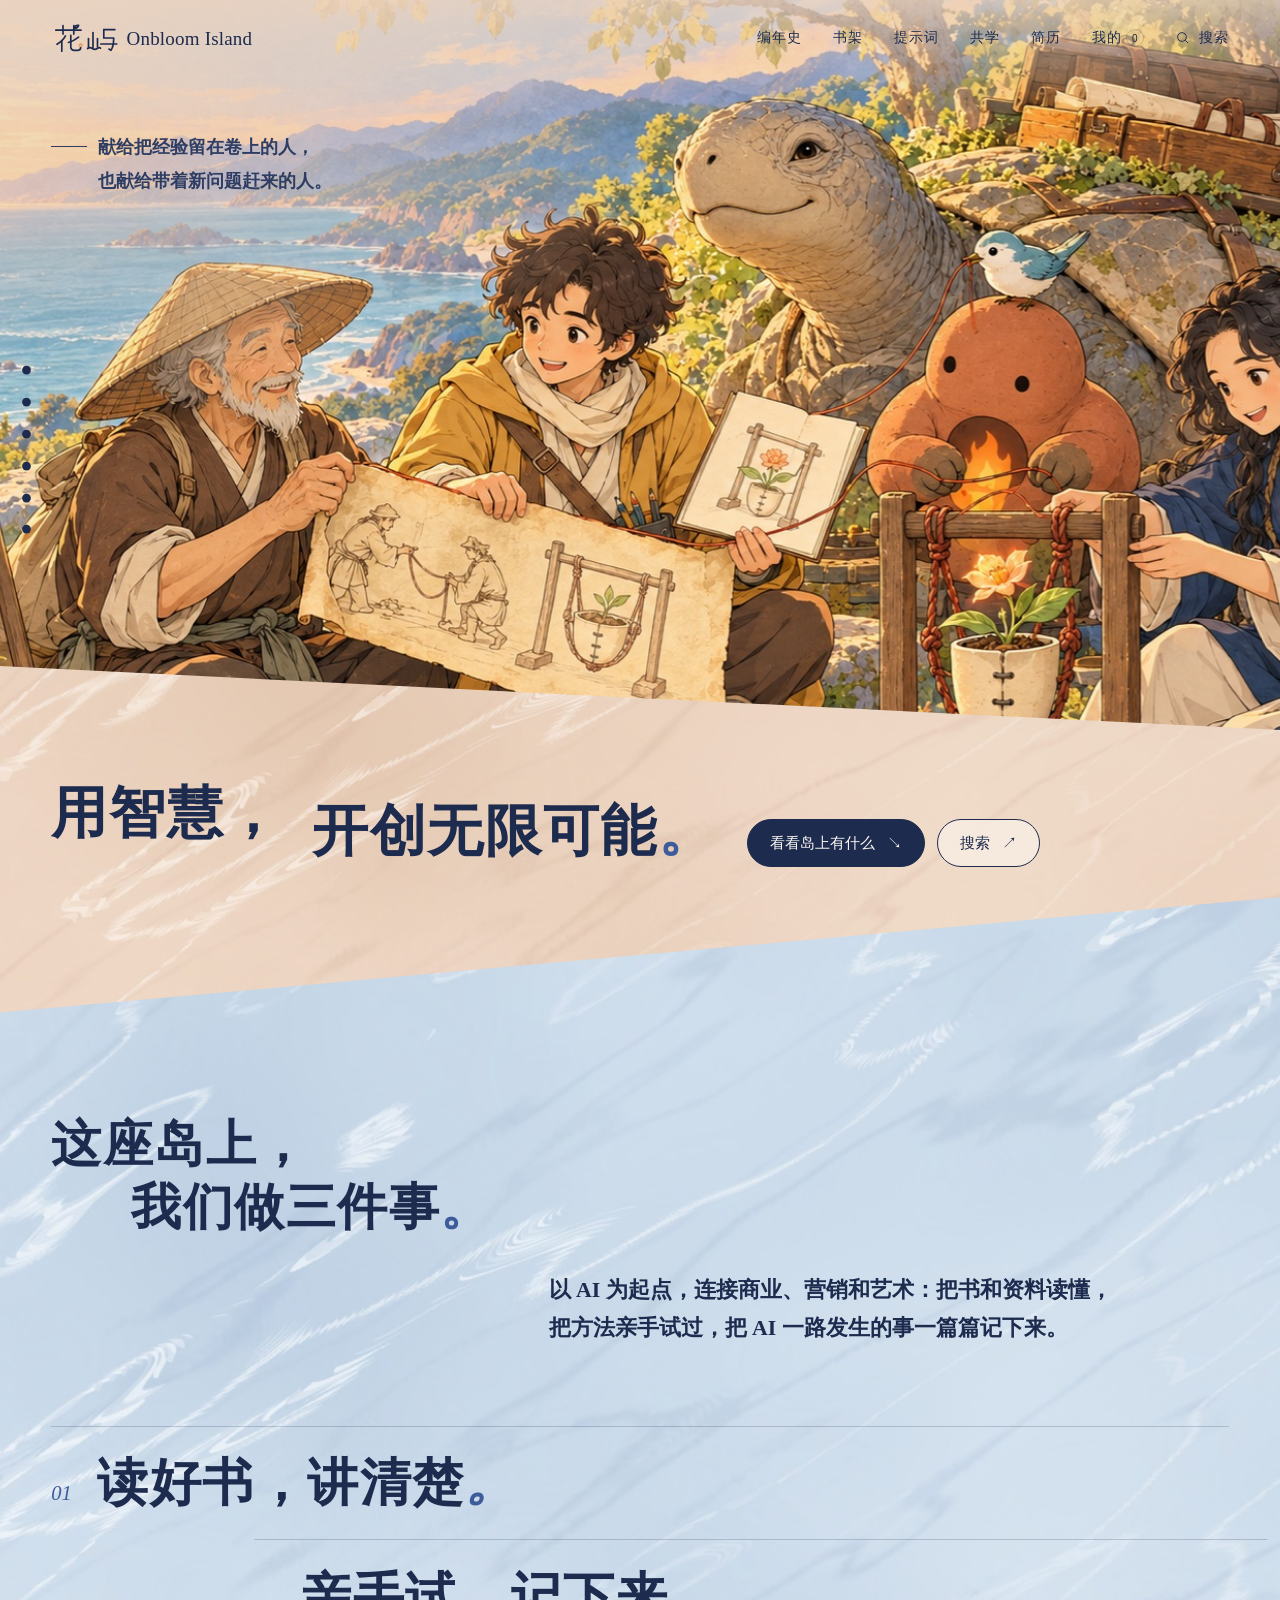
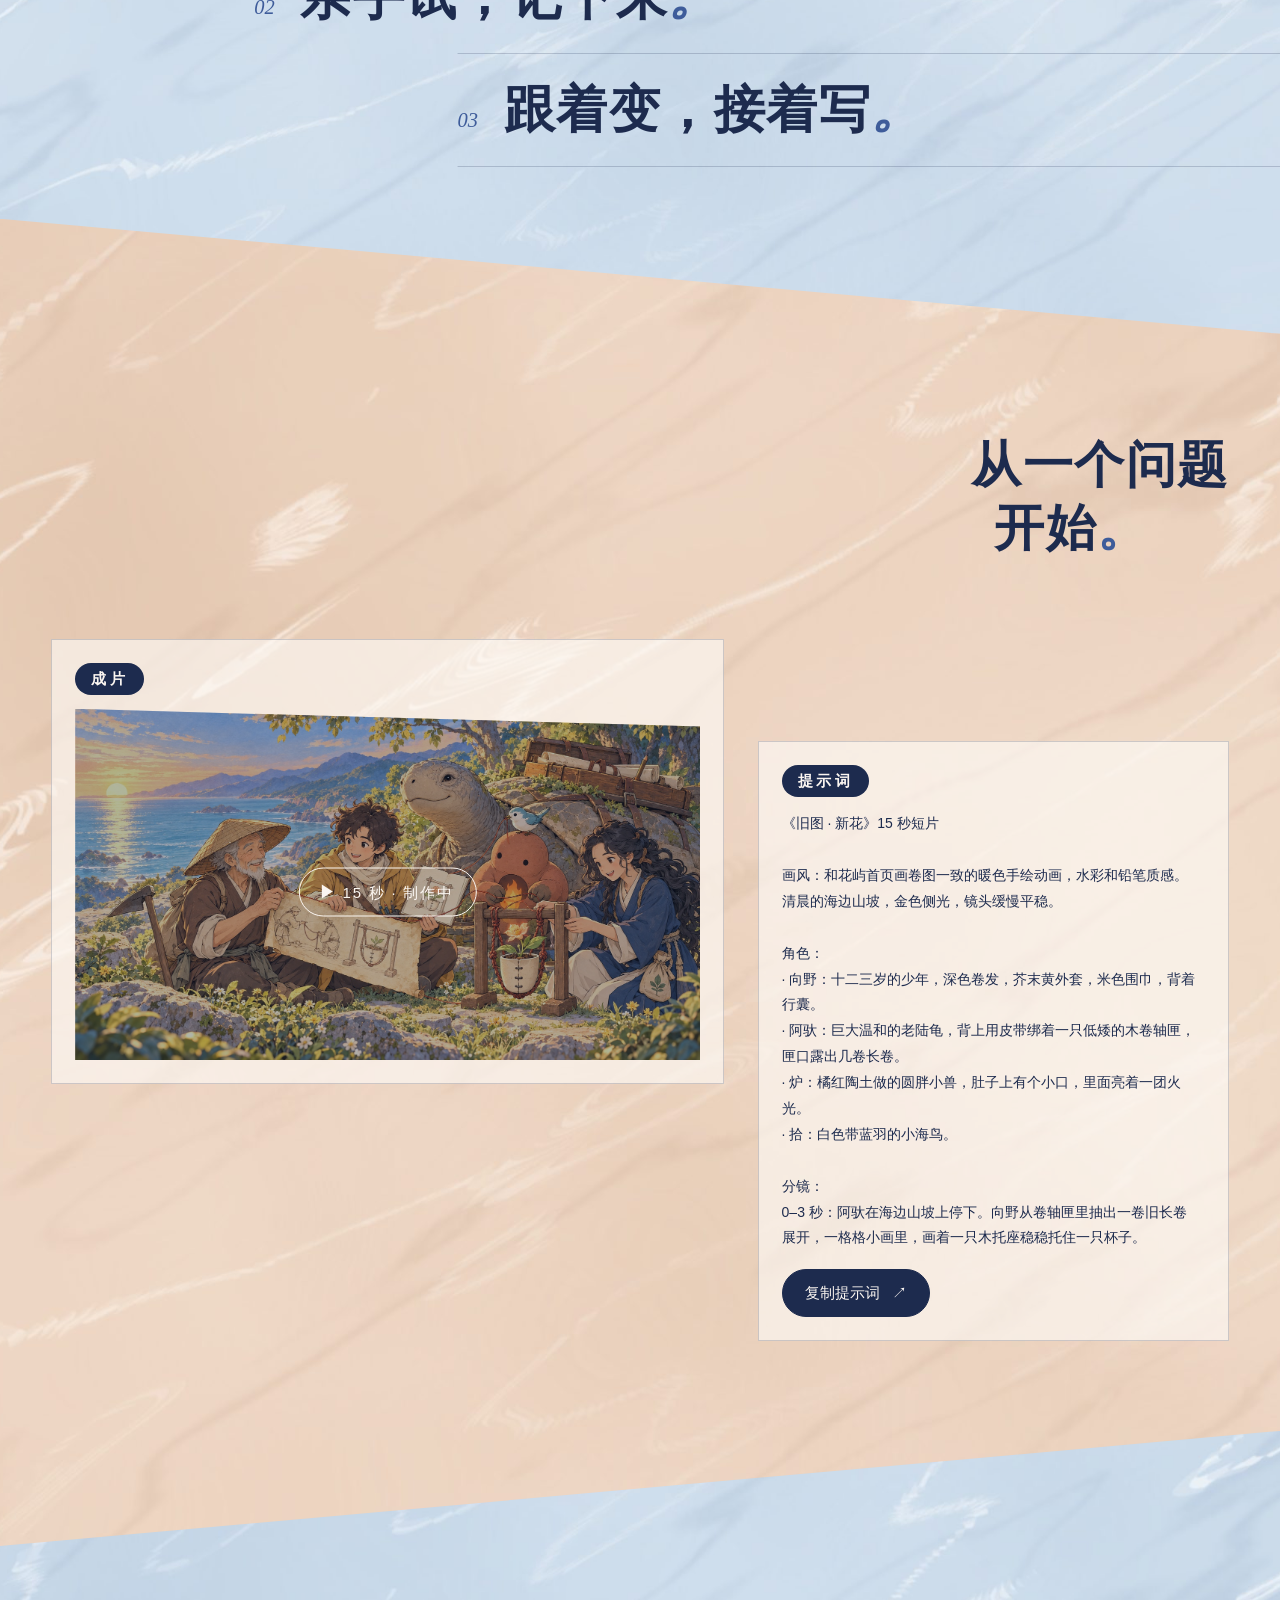
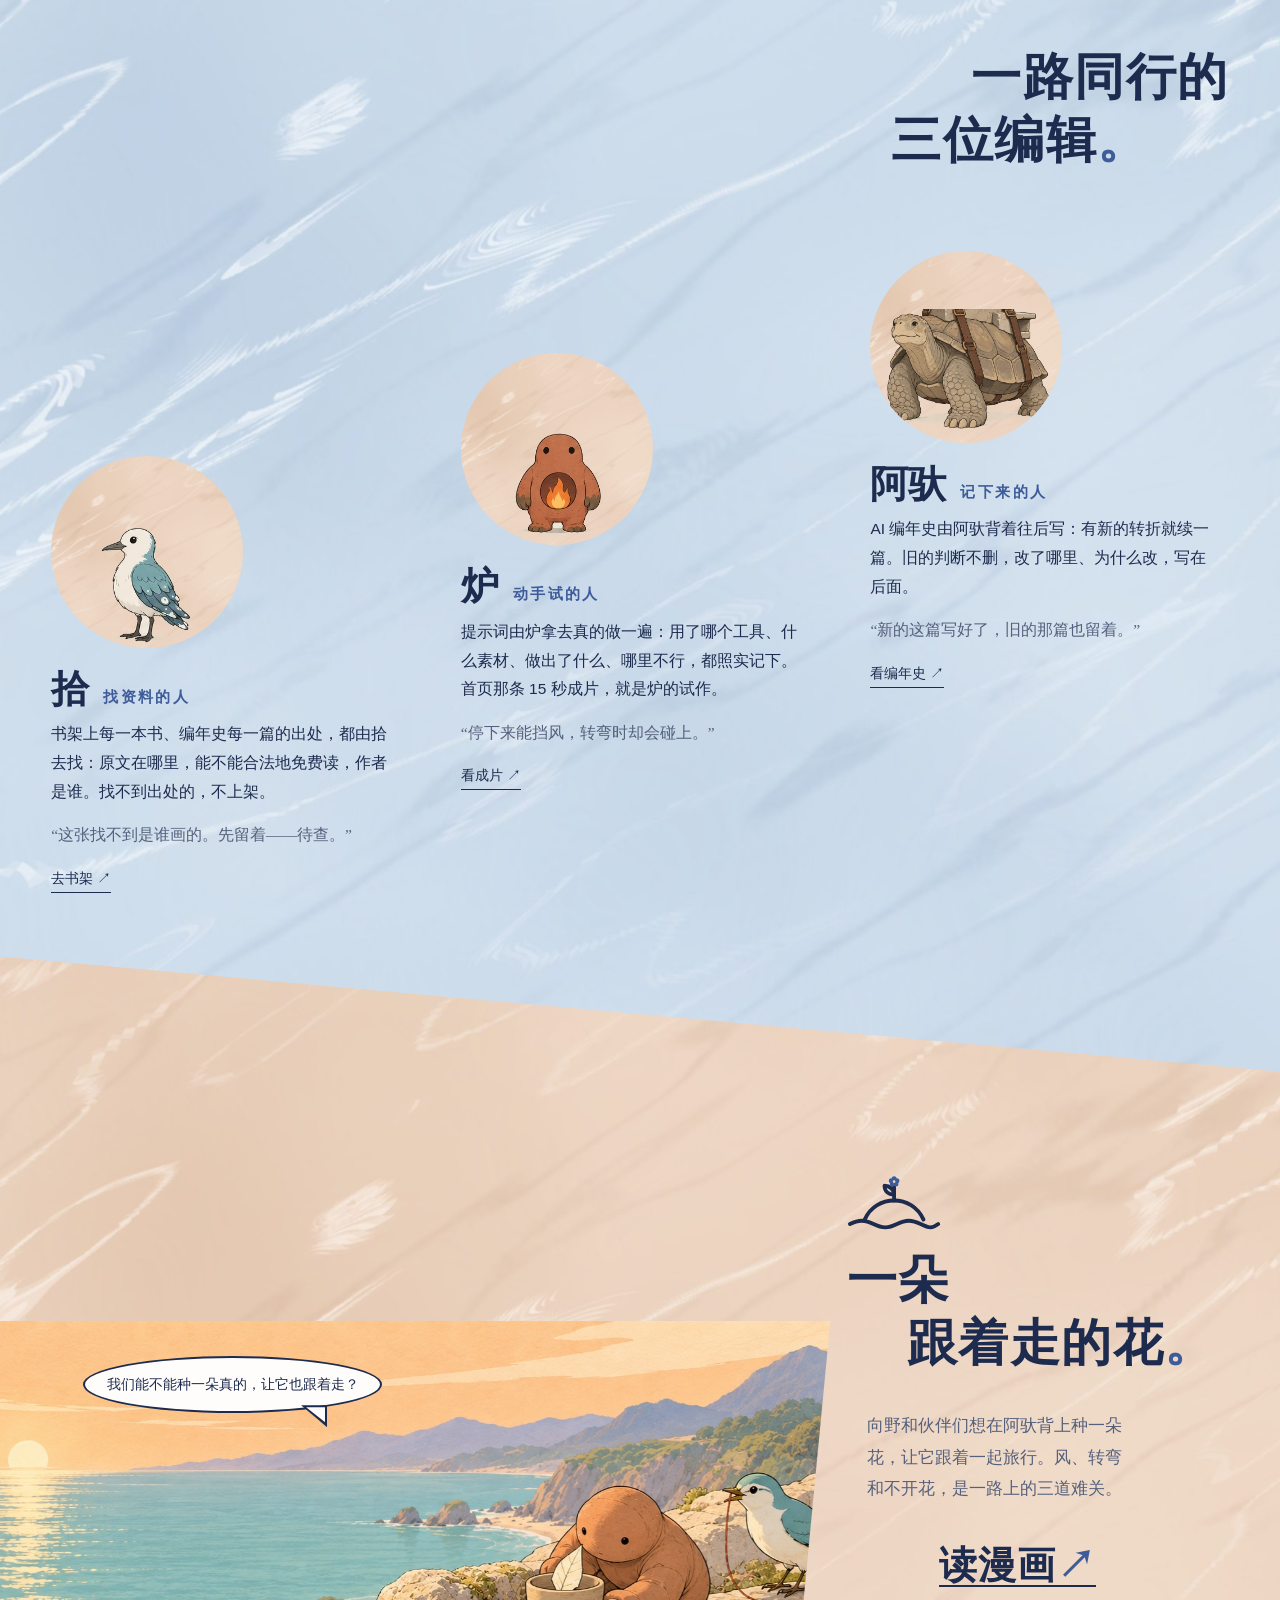
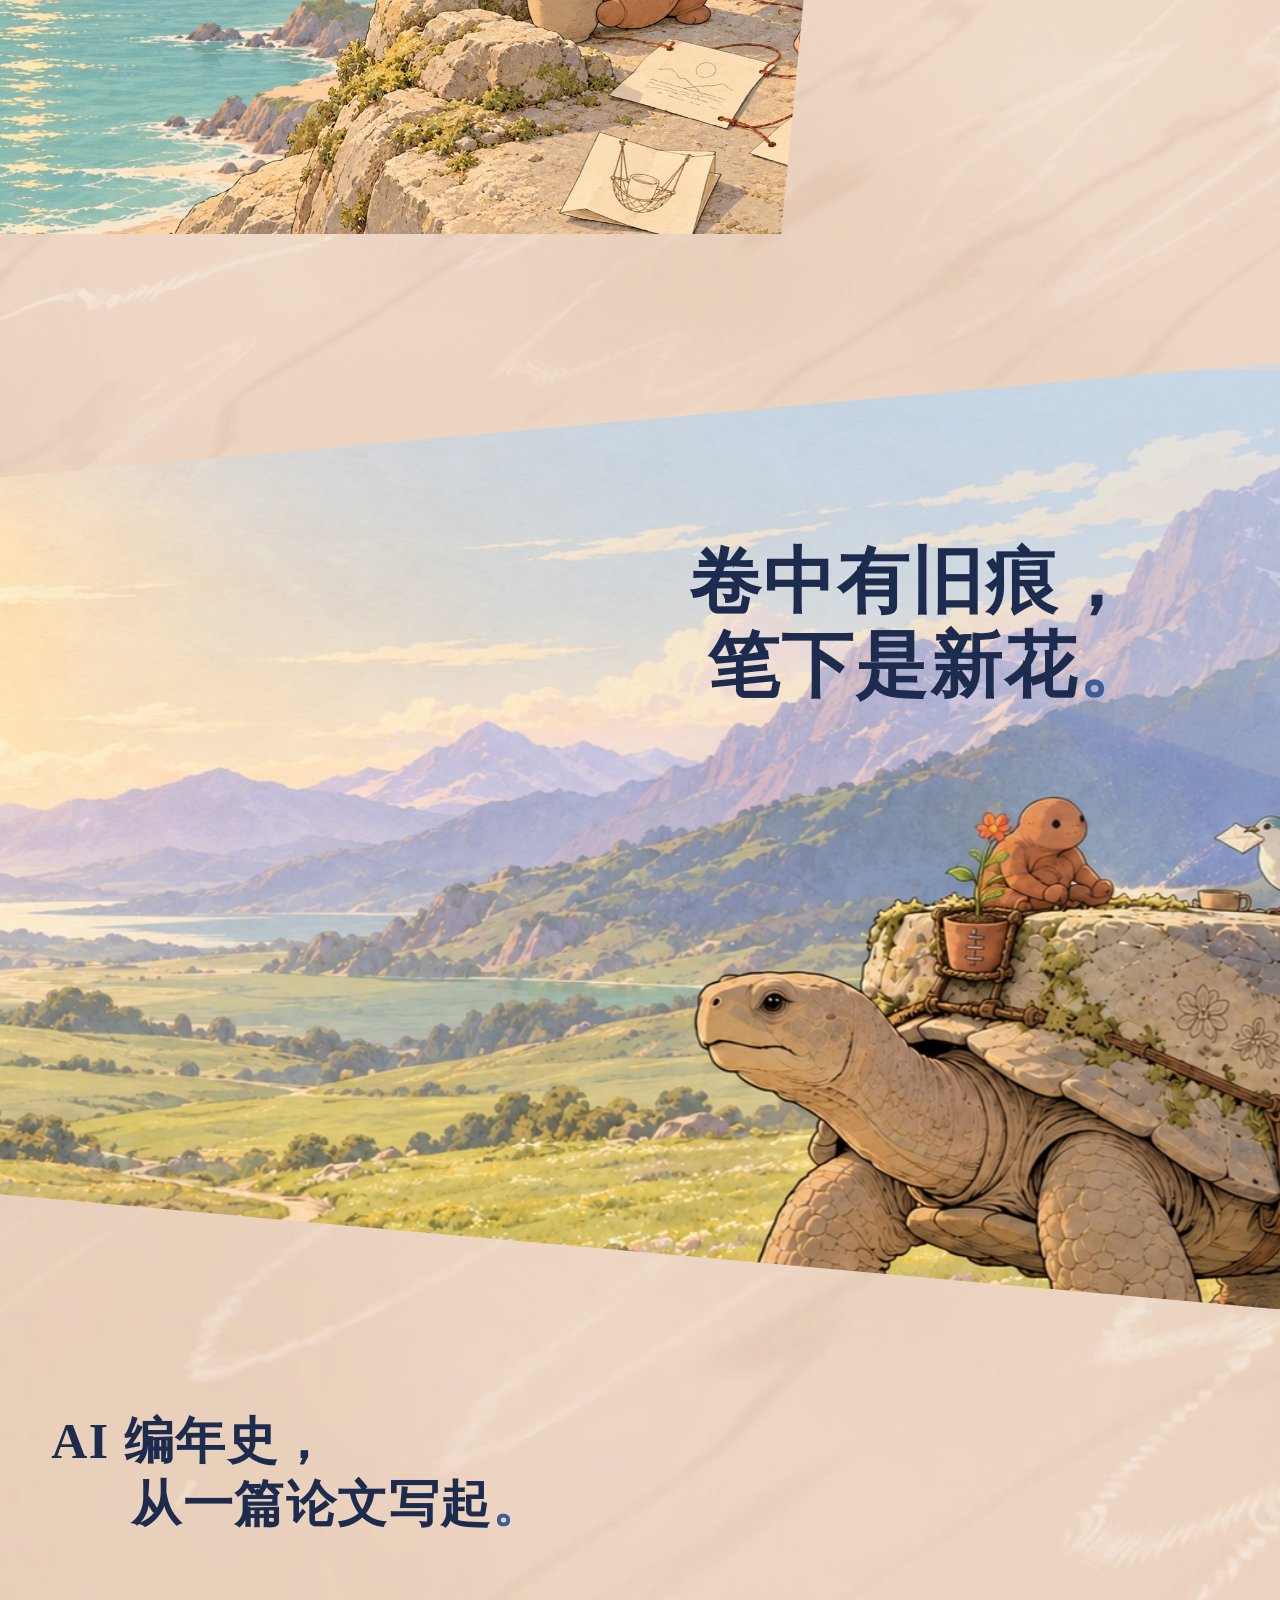
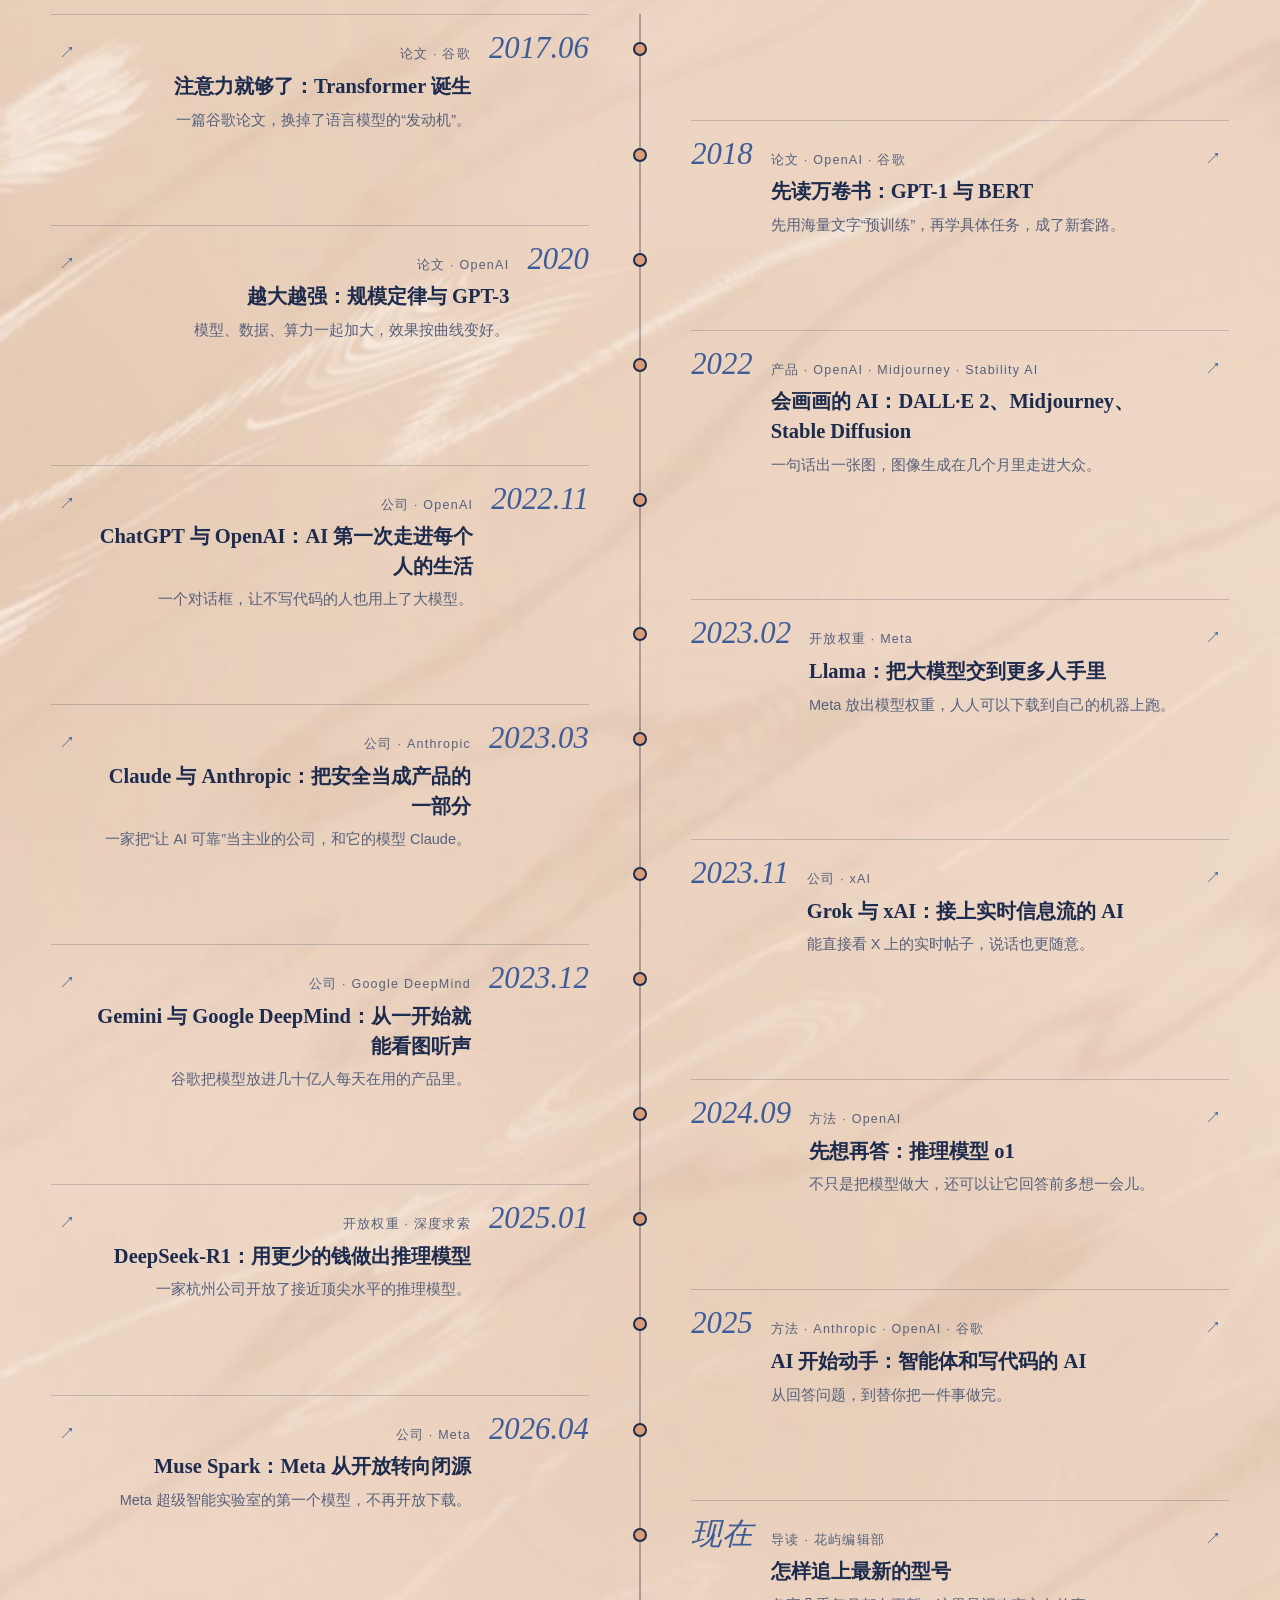
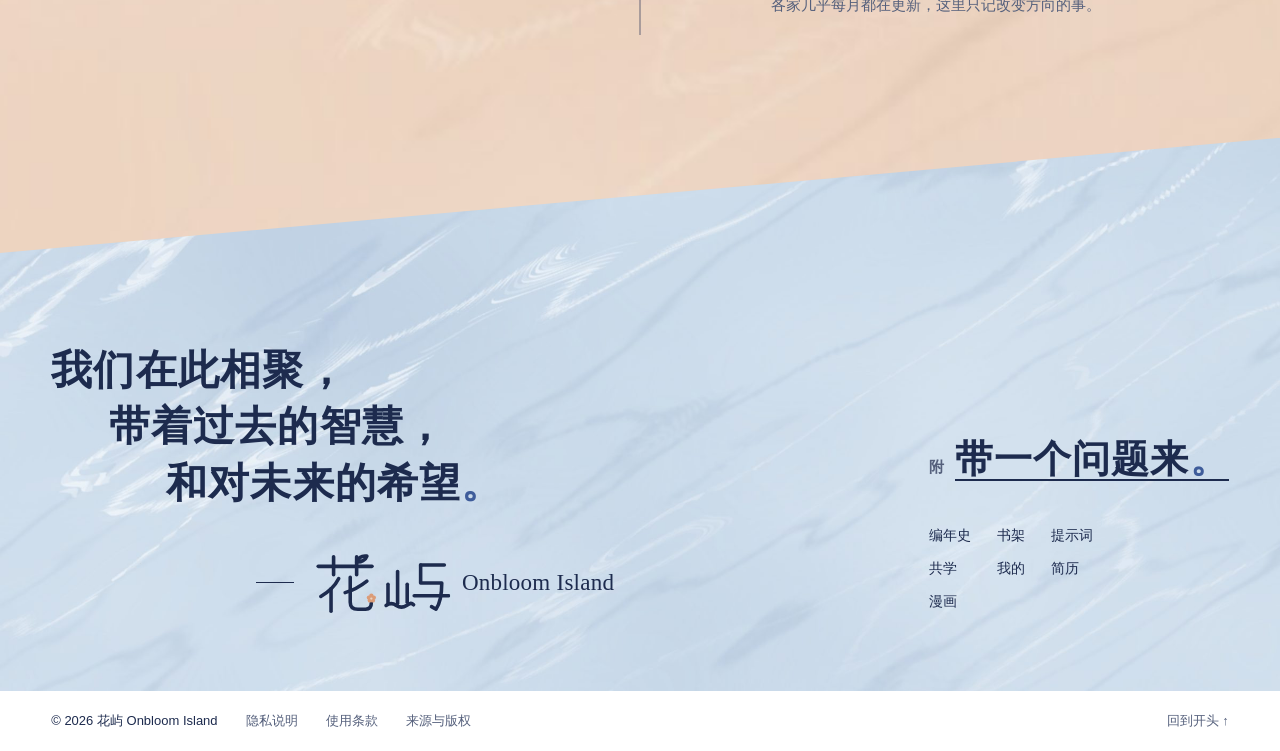
==== index.html @ 0b4d8fa8 "Publish Onbloom Island static site with MIT license" ====
<!doctype html>
<html lang="zh-CN">
<head>
  <meta charset="utf-8">
  <meta name="viewport" content="width=device-width, initial-scale=1">
  <meta name="theme-color" content="#EBD3BF">
  <meta name="description" content="花屿 Onbloom Island：以 AI 为起点，连接商业、营销和艺术的知识库与共学社区。我们把分散的 AI 资料和实践经验，整理成面对具体问题时能读懂、能判断、能拿去用的内容。">
  <title>花屿 Onbloom Island · 以 AI 为起点的知识库与共学社区</title>
  <script>document.documentElement.classList.add('js');</script>
  <link rel="preload" as="image" href="assets/photos/v2/home-cover.jpg" fetchpriority="high">
  <link rel="stylesheet" href="theme.css">
  <link rel="stylesheet" href="styles.css">
  <script src="motion.js" defer></script>
  <script src="chronicle.js" defer></script>
  <script src="books.js" defer></script>
  <script src="app.js" defer></script>
</head>
<body style="--bg: #EBD3BF" data-view="topics">
<a class="skip-link" href="#main">跳到正文</a>

<!-- Island mark: an island rising from a wave line, with a sprout that ends in a bud. Strokes draw in order. -->
<svg class="defs" width="0" height="0" aria-hidden="true">
  <symbol id="mark" viewBox="0 0 64 40">
    <g fill="none" stroke="currentColor" stroke-linecap="round" stroke-linejoin="round" stroke-width="2.6">
      <path d="M2 34C8 31 12 31 18 34S28 37 34 34 44 31 50 34 58 37 62 34" pathLength="1" style="transition-delay:0s"/>
      <path d="M12 31C16 22 24 18 32 18S48 22 52 31" pathLength="1" style="transition-delay:.3s"/>
      <path d="M32 18V8" pathLength="1" style="transition-delay:.6s"/>
      <path d="M32 14C28 14 25.5 11.5 25.5 8C29 8 32 10.5 32 14" pathLength="1" style="transition-delay:.75s"/>
    </g>
    <g class="bud" style="fill:var(--accent)">
      <circle cx="32" cy="3.2" r="1.7"/><circle cx="33.9" cy="4.6" r="1.7"/><circle cx="33.2" cy="6.8" r="1.7"/>
      <circle cx="30.8" cy="6.8" r="1.7"/><circle cx="30.1" cy="4.6" r="1.7"/>
      <circle cx="32" cy="5.2" r=".9" style="fill:var(--flesh)"/>
    </g>
  </symbol>
  <!-- 花屿 lettering: 艹 grows a leaf, the hook of 匕 ends in a bud, the base of 山 is a wave. -->
  <symbol id="huayu" viewBox="-4 0 218 100">
    <g fill="none" stroke="currentColor" stroke-linecap="round" stroke-linejoin="round" stroke-width="5.6">
      <path d="M8 24H92" pathLength="1" style="transition-delay:0.00s"/>
      <path d="M32 9V37" pathLength="1" style="transition-delay:0.08s"/>
      <path d="M68 9V37" pathLength="1" style="transition-delay:0.16s"/>
      <path d="M68 17C71 10 77 7 84 8C82 14 75 18 68 17" pathLength="1" style="transition-delay:0.24s"/>
      <path d="M40 43C34 55 26 63 12 71" pathLength="1" style="transition-delay:0.32s"/>
      <path d="M28 59V94" pathLength="1" style="transition-delay:0.40s"/>
      <path d="M84 47C74 55 64 61 50 65" pathLength="1" style="transition-delay:0.48s"/>
      <path d="M58 41V80C58 88 62 91 70 91H82C88 91 91 88 91 81" pathLength="1" style="transition-delay:0.56s"/>
      <path d="M132 32V82" pathLength="1" style="transition-delay:0.64s"/>
      <path d="M117 52V82" pathLength="1" style="transition-delay:0.72s"/>
      <path d="M147 52V80" pathLength="1" style="transition-delay:0.80s"/>
      <path d="M114 85C120 81 124 81 130 85S140 89 146 85 154 81 157 84" pathLength="1" style="transition-delay:0.88s"/>
      <path d="M168 22H205" pathLength="1" style="transition-delay:0.96s"/>
      <path d="M168 22V50H201C201 67 199 81 192 91L185 87" pathLength="1" style="transition-delay:1.04s"/>
      <path d="M158 70H212" pathLength="1" style="transition-delay:1.12s"/>
    </g>
    <g class="bud" style="fill:var(--bud)">
      <circle cx="91" cy="70" r="3.4"/><circle cx="94.8" cy="72.8" r="3.4"/><circle cx="93.4" cy="77.2" r="3.4"/>
      <circle cx="88.6" cy="77.2" r="3.4"/><circle cx="87.2" cy="72.8" r="3.4"/>
      <circle cx="91" cy="74.4" r="1.8" style="fill:var(--flesh)"/>
    </g>
  </symbol>
</svg>

<header class="site-header">
  <a class="wordmark" href="#/topics" aria-label="花屿 Onbloom Island · 首页"><svg class="logo-huayu" viewBox="-4 0 218 100" role="img" aria-label="花屿"><use href="#huayu"/></svg><span class="wordmark-text">Onbloom Island</span></a>
  <nav class="main-nav" aria-label="主导航">
    <a href="#/ai" data-nav="ai">编年史</a>
    <a href="#/library" data-nav="library">书架</a>
    <a href="#/prompts" data-nav="prompts">提示词</a>
    <a href="#/together" data-nav="together">共学</a>
    <a href="resume-method/">简历</a>
    <a href="#/notes" data-nav="notes">我的<span class="count" id="savedCount" aria-label="已收藏 0 条">0</span></a>
    <a class="search-btn" href="#/search" aria-label="搜索资料和模板，快捷键是斜杠">
      <svg viewBox="0 0 24 24" aria-hidden="true"><circle cx="10.5" cy="10.5" r="6.5"/><path d="m15.5 15.5 4 4"/></svg><span>搜索</span>
    </a>
  </nav>
</header>

<nav class="side-dots" aria-label="首页段落">
  <a href="#hero"><i></i><span>开始</span></a>
  <a href="#about"><i></i><span>做什么</span></a>
  <a href="#make"><i></i><span>成片</span></a>
  <a href="#editors"><i></i><span>编辑</span></a>
  <a href="#comic"><i></i><span>漫画</span></a>
  <a href="#chronicle"><i></i><span>编年史</span></a>
</nav>

<main id="main" tabindex="-1">

  <!-- ===== 首页 ===== -->
  <div class="view" id="view-topics" data-view-name="topics">

    <section class="hero tex-flesh" id="hero" data-bg="#EBD3BF" data-theme="light" data-dot="开始" data-parallax>
      <figure class="hero-photo">
        <img src="assets/photos/v2/home-cover.jpg" width="1672" height="941" alt="海边的山坡上，老农和向野展开一卷画着托座的旧图，海边旅人和炉扶着托座里开了花的锔杯，拾停在炉头上，阿驮背着卷轴匣在后面看着" fetchpriority="high">
      </figure>
      <p class="hero-letter" data-reveal="slant">献给把经验留在卷上的人，<br><span>也献给带着新问题赶来的人。</span></p>
      <!-- The painting is full of faces, so the title rides a slanted paper band over its foreground. -->
      <div class="hero-band tex-flesh" data-hint-host>
        <h1 class="hero-title display lines" aria-label="用智慧，开创无限可能。">
          <span class="line"><span>用智慧，</span></span>
          <span class="line l2"><span>开创无限可能<em class="dot">。</em></span></span>
        </h1>
        <div class="hero-side">
          <p class="hero-hint hint"><b>把 AI 用明白。</b>花屿是以 AI 为起点，连接商业、营销和艺术的知识库与共学社区。</p>
          <div class="hero-actions" data-reveal="slant" style="--d:6">
            <a class="btn btn--solid" href="#about">看看岛上有什么 <span class="arrow" aria-hidden="true">↘</span></a>
            <a class="btn btn--glass" href="#/search">搜索 <span class="arrow" aria-hidden="true">↗</span></a>
          </div>
        </div>
      </div>
    </section>

    <!-- What we do: three habits, said plainly. -->
    <section class="about tex-blue cut" id="about" data-bg="#CBDBEA" data-theme="light" data-dot="做什么" data-parallax>
      <div class="about-head">
        <h2 class="display section-title lines"><span class="line"><span>这座岛上，</span></span><span class="line"><span>我们做三件事<em class="dot">。</em></span></span></h2>
        <div class="about-text">
          <p class="about-statement" data-reveal>以 AI 为起点，连接商业、营销和艺术：把书和资料读懂，把方法亲手试过，把 AI 一路发生的事一篇篇记下来。</p>
        </div>
      </div>
      <ol class="work-lines" aria-label="我们做三件事">
        <li data-reveal="slant" data-hint-host><a href="#/library" data-cursor="书架"><i class="n latin">01</i><span class="big">读好书，讲清楚<em class="dot">。</em></span><span class="work-detail"><span class="hint">书架上每本书一张卡：为什么值得读，去哪里合法地读，还有我们做的导图、学习卡片和分析。</span></span></a></li>
        <li data-reveal="slant" style="--d:1" data-hint-host><a href="#make" data-cursor="成片"><i class="n latin">02</i><span class="big">亲手试，记下来<em class="dot">。</em></span><span class="work-detail"><span class="hint">提示词拿去真的做一遍，成片和提示词放在一起，哪里不行也照实写。</span></span></a></li>
        <li data-reveal="slant" style="--d:2" data-hint-host><a href="#chronicle" data-cursor="编年史"><i class="n latin">03</i><span class="big">跟着变，接着写<em class="dot">。</em></span><span class="work-detail"><span class="hint">AI 编年史从 2017 年写起，有新的转折就续一篇。旧的判断留着，新发现接在后面。</span></span></a></li>
      </ol>
    </section>

    <!-- One question, two boxes: the finished short and the prompt that makes it. The title sits on the right. -->
    <section class="make tex-flesh cut-r" id="make" data-bg="#EBD3BF" data-theme="light" data-dot="成片">
      <div class="section-head section-head--right">
        <h2 class="display section-title lines"><span class="line"><span>从一个问题</span></span><span class="line"><span>开始<em class="dot">。</em></span></span></h2>
      </div>
      <div class="make-grid">
        <figure class="make-box make-film" data-reveal="slant">
          <figcaption class="make-label">成片</figcaption>
          <div class="film-frame">
            <img src="assets/photos/v2/home-cover.jpg" width="1672" height="941" alt="" loading="lazy">
            <span class="film-state">15 秒 · 制作中</span>
          </div>
        </figure>
        <article class="make-box make-prompt" data-reveal="slant" style="--d:1">
          <h3 class="make-label">提示词</h3>
          <pre class="make-text" id="filmPrompt">《旧图 · 新花》15 秒短片

画风：和花屿首页画卷图一致的暖色手绘动画，水彩和铅笔质感。清晨的海边山坡，金色侧光，镜头缓慢平稳。

角色：
· 向野：十二三岁的少年，深色卷发，芥末黄外套，米色围巾，背着行囊。
· 阿驮：巨大温和的老陆龟，背上用皮带绑着一只低矮的木卷轴匣，匣口露出几卷长卷。
· 炉：橘红陶土做的圆胖小兽，肚子上有个小口，里面亮着一团火光。
· 拾：白色带蓝羽的小海鸟。

分镜：
0–3 秒：阿驮在海边山坡上停下。向野从卷轴匣里抽出一卷旧长卷展开，一格格小画里，画着一只木托座稳稳托住一只杯子。
3–7 秒：炉捧着一只有裂纹、钉着三颗锔钉的奶白小陶杯，照着画把它放进木托座。拾落在托座横梁上，歪头看。
7–11 秒：一阵海风吹来，托座轻轻一晃。大家合力把它转到向着太阳的一边，杯里的嫩芽慢慢抬头，开出一朵小花。
11–15 秒：向野在长卷末尾的空白格里，用炭笔画下这朵花（只画图，不写字），卷好放回匣中。一行人沿着海边小路继续往前走，镜头拉远，看见大海和远山。

声音：海浪、风声、陶杯轻碰木头，结尾一声轻快的木琴。没有对白，没有旁白。
不要：画面里出现任何文字、字母、数字、标志、水印；角色变形、多出手指。
画幅：16:9，1080p。</pre>
          <button type="button" class="btn btn--solid" data-copy="filmPrompt">复制提示词 <span class="arrow" aria-hidden="true">↗</span></button>
        </article>
      </div>
    </section>

    <!-- The three editors, each with the job they actually do on the site. The title sits on the right. -->
    <section class="editors tex-blue cut" id="editors" data-bg="#CBDBEA" data-theme="light" data-dot="编辑">
      <div class="section-head section-head--right" data-hint-host>
        <h2 class="display section-title lines"><span class="line"><span>一路同行的</span></span><span class="line"><span>三位编辑<em class="dot">。</em></span></span></h2>
        <div class="section-side">
          <p class="section-lead hint">他们是栏目的编辑人格，负责署名和导览，不是 AI 助手。</p>
        </div>
      </div>
      <div class="editor-grid">
        <article class="editor" data-reveal="slant">
          <figure class="editor-art"><img src="assets/characters/shi.webp" width="203" height="222" alt="拾：一只白蓝色的海鸟" loading="lazy"></figure>
          <h3>拾<span class="editor-job">找资料的人</span></h3>
          <p class="editor-duty">书架上每一本书、编年史每一篇的出处，都由拾去找：原文在哪里，能不能合法地免费读，作者是谁。找不到出处的，不上架。</p>
          <blockquote>“这张找不到是谁画的。先留着——待查。”</blockquote>
          <a class="u-link" href="#/library">去书架 ↗</a>
        </article>
        <article class="editor" data-reveal="slant" style="--d:1">
          <figure class="editor-art"><img src="assets/characters/lu.webp" width="225" height="236" alt="炉：肚子里有一团火的小陶兽" loading="lazy"></figure>
          <h3>炉<span class="editor-job">动手试的人</span></h3>
          <p class="editor-duty">提示词由炉拿去真的做一遍：用了哪个工具、什么素材、做出了什么、哪里不行，都照实记下。首页那条 15 秒成片，就是炉的试作。</p>
          <blockquote>“停下来能挡风，转弯时却会碰上。”</blockquote>
          <a class="u-link" href="#make">看成片 ↗</a>
        </article>
        <article class="editor" data-reveal="slant" style="--d:2">
          <figure class="editor-art editor-art--shell"><img src="assets/characters/atuo-shell.png" width="630" height="436" alt="阿驮：背着长卷赶路的老龟" loading="lazy"></figure>
          <h3>阿驮<span class="editor-job">记下来的人</span></h3>
          <p class="editor-duty">AI 编年史由阿驮背着往后写：有新的转折就续一篇。旧的判断不删，改了哪里、为什么改，写在后面。</p>
          <blockquote>“新的这篇写好了，旧的那篇也留着。”</blockquote>
          <a class="u-link" href="#chronicle">看编年史 ↗</a>
        </article>
      </div>
    </section>

    <!-- The comic: painting on the left, words on the right. -->
    <section class="comic-block comic-block--flip tex-flesh cut-r" id="comic" data-bg="#EBD3BF" data-theme="light" data-dot="漫画">
      <div class="comic-copy">
        <svg class="mark mark--draw comic-mark" viewBox="0 0 64 40" aria-hidden="true" data-reveal><use href="#mark"/></svg>
        <h2 class="display comic-title lines" aria-label="漫画《一朵跟着走的花》"><span class="line"><span>一朵</span></span><span class="line"><span>跟着走的花<em class="dot">。</em></span></span></h2>
        <p class="comic-lead" data-reveal style="--d:1">向野和伙伴们想在阿驮背上种一朵花，让它跟着一起旅行。风、转弯和不开花，是一路上的三道难关。</p>
        <a class="link-big" href="comic-v3/" data-cursor="读漫画" data-reveal style="--d:2">读漫画<span class="dot">↗</span></a>
      </div>
      <a class="comic-panel" href="comic-v3/" data-cursor="读漫画" data-reveal="slant" style="--d:2" data-parallax aria-label="打开漫画《一朵跟着走的花》">
        <span class="panel-frame">
          <img src="assets/photos/cliff.jpg" width="1672" height="941" alt="" loading="lazy">
          <span class="bubble" aria-hidden="true">我们能不能种一朵真的，让它也跟着走？</span>
        </span>
      </a>
    </section>

    <section class="band band--meadow band--right cut" id="band-carve" data-bg="#EBD3BF" data-theme="light" data-parallax>
      <figure class="band-photo"><img src="assets/photos/meadow.jpg" width="1672" height="941" alt="草原上，阿驮往山里走，背上的陶杯里开出一朵花" loading="lazy"></figure>
      <h2 class="band-words display"><span class="w1">卷中有旧痕，</span><span class="w2">笔下是新花<em class="dot">。</em></span></h2>
    </section>

    <!-- AI chronicle: one line per turning point, alternating either side of a spine; each opens its own page. -->
    <section class="chronicle tex-flesh cut-r" id="chronicle" data-bg="#EBD3BF" data-theme="light" data-dot="编年史">
      <div class="section-head" data-hint-host>
        <h2 class="display section-title lines"><span class="line"><span>AI 编年史，</span></span><span class="line"><span>从一篇论文写起<em class="dot">。</em></span></span></h2>
        <div class="section-side">
          <p class="section-lead hint">从 2017 年的《Attention Is All You Need》开始，每件改变 AI 走向的事单开一页：发生了什么，为什么重要，对我们有什么用。</p>
        </div>
      </div>
      <ol class="chron-list" id="chronList" aria-label="AI 编年史"></ol>
    </section>
  </div>

  <!-- ===== AI 编年史 · 单篇 ===== -->
  <div class="view inner" id="view-ai" data-view-name="ai" hidden>
    <section class="inner-head chron-head tex-blue" id="chronHead" data-bg="#CBDBEA" data-theme="light" data-parallax></section>
    <section class="inner-body chron-body tex-flesh cut-r" data-bg="#EBD3BF" data-theme="light">
      <article class="chron-article" id="chronArticle"></article>
    </section>
  </div>

  <!-- ===== 书架 ===== -->
  <div class="view inner" id="view-library" data-view-name="library" hidden>
    <section class="inner-head inner-head--right tex-blue" data-bg="#CBDBEA" data-theme="light" data-parallax data-hint-host>
      <h1 class="display inner-title lines"><span class="line"><span>一本一本，</span></span><span class="line l2"><span>读到最后一页<em class="dot">。</em></span></span></h1>
      <p class="inner-lead hint">每本书一张卡：为什么值得读，去哪里合法地读，谁在读，还有我们做的导图、卡片和分析。</p>
      <figure class="inner-photo"><img src="assets/photos/cliff.jpg" width="1672" height="941" alt="" loading="lazy"></figure>
    </section>
    <section class="shelf-free tex-flesh cut-r" data-bg="#EBD3BF" data-theme="light">
      <div class="section-head" data-hint-host>
        <h2 class="display section-title lines"><span class="line"><span>先读这几本，</span></span><span class="line"><span>整本免费<em class="dot">。</em></span></span></h2>
        <div class="section-side"><p class="section-lead hint">点开就能读完整本。链接都来自作者或出版方，不放来路不明的文件。</p></div>
      </div>
      <div class="book-row book-row--free" id="freeBooks"></div>
    </section>
    <section class="shelf-parts tex-blue cut" data-bg="#CBDBEA" data-theme="light">
      <nav class="part-nav" id="partNav" aria-label="书架分区"></nav>
      <div id="bookParts"></div>
    </section>
    <section class="shelf-people tex-flesh cut-r" id="people" data-bg="#EBD3BF" data-theme="light">
      <div class="section-head section-head--right" data-hint-host>
        <h2 class="display section-title lines"><span class="line"><span>每人</span></span><span class="line"><span>一格<em class="dot">。</em></span></span></h2>
        <div class="section-side"><p class="section-lead hint">在读和读过的书都记在自己这一格，推荐也从这里出。还没登记的，就空着。</p></div>
      </div>
      <div class="people-grid" id="peopleSlots"></div>
    </section>
  </div>

  <!-- ===== 提示词 ===== -->
  <div class="view inner" id="view-prompts" data-view-name="prompts" hidden>
    <section class="inner-head tex-blue" data-bg="#CBDBEA" data-theme="light" data-parallax data-hint-host>
      <h1 class="display inner-title lines"><span class="line"><span>填好，</span></span><span class="line l2"><span>就能带去用<em class="dot">。</em></span></span></h1>
      <p class="inner-lead hint">填完复制到你自己的 AI 工具里。这里不运行任何东西。</p>
      <figure class="inner-photo"><img src="assets/photos/path.jpg" width="1672" height="941" alt="" loading="lazy"></figure>
    </section>
    <section class="inner-body tex-flesh cut-r" data-bg="#EBD3BF" data-theme="light">
      <ol class="row-list row-list--prompts" id="promptList"></ol>
    </section>
  </div>

  <!-- ===== 共学 ===== -->
  <div class="view inner" id="view-together" data-view-name="together" hidden>
    <section class="inner-head inner-head--right tex-blue" data-bg="#CBDBEA" data-theme="light" data-parallax data-hint-host>
      <h1 class="display inner-title lines"><span class="line"><span>留下你的</span></span><span class="line l2"><span>问题<em class="dot">。</em></span></span></h1>
      <p class="inner-lead hint">公开发帖还没有接入；现在写下的回答，只存在你的浏览器里。</p>
      <figure class="inner-photo"><img src="assets/photos/meadow.jpg" width="1672" height="941" alt="" loading="lazy"></figure>
    </section>
    <section class="inner-body tex-flesh cut-r" data-bg="#EBD3BF" data-theme="light">
      <ol class="row-list row-list--questions" id="togetherList"></ol>
    </section>
  </div>

  <!-- ===== 我的 ===== -->
  <div class="view inner" id="view-notes" data-view-name="notes" hidden>
    <section class="inner-head tex-blue" data-bg="#CBDBEA" data-theme="light" data-parallax data-hint-host>
      <h1 class="display inner-title lines"><span class="line"><span>记下你自己的</span></span><span class="line l2"><span>那一行<em class="dot">。</em></span></span></h1>
      <p class="inner-lead hint">收藏和笔记只存在这台设备的浏览器里，不会上传。</p>
      <figure class="inner-photo"><img src="assets/photos/v2/home-cover.jpg" width="1672" height="941" alt="" loading="lazy"></figure>
    </section>
    <section class="inner-body tex-flesh cut-r" data-bg="#EBD3BF" data-theme="light">
      <div class="notes-layout">
        <form id="noteForm" class="note-form">
          <label for="noteText" class="sr-only">一个想法、一个问题、一件想试的事</label>
          <textarea id="noteText" rows="7" maxlength="10000" placeholder="今天我注意到……" required></textarea>
          <div class="note-form-foot"><button type="submit" class="btn btn--solid">记下来 <span class="arrow" aria-hidden="true">↗</span></button></div>
        </form>
        <div class="notes-side"><h2 class="notes-subtitle">笔记和收藏</h2><div id="savedNotes"></div></div>
      </div>
    </section>

    <!-- A creative resume anyone can make: write down what is true, get a prompt, take it to any AI helper. The title sits on the right. -->
    <section class="resume-maker tex-blue cut" id="resume" data-bg="#CBDBEA" data-theme="light">
      <div class="section-head section-head--right" data-hint-host>
        <h2 class="display section-title lines"><span class="line"><span>用 AI 做一份</span></span><span class="line"><span>自己的简历<em class="dot">。</em></span></span></h2>
        <div class="section-side"><p class="section-lead hint">写下真实做过的事，贴上想去的职位，这里就拼出一段提示词。拿去任何一个 AI 助手都能用，顺便学会怎样把一件事和 AI 说清楚。</p></div>
      </div>
      <div class="resume-grid">
        <form class="make-box resume-form" id="resumeForm" data-reveal="slant">
          <span class="make-label">填三样</span>
          <label class="resume-field" for="resumeFacts"><b>1 · 你做过的事</b><span>照实写：在哪里、做了什么、结果怎样。没做过的不写。</span></label>
          <textarea id="resumeFacts" rows="7" maxlength="6000" placeholder="2024–2026 在一家跨境电商做运营：负责新西兰站的上新和投放，半年内把复购率从 12% 做到 21%……"></textarea>
          <label class="resume-field" for="resumeJob"><b>2 · 想去的职位</b><span>把职位描述整段贴进来。还没有具体职位，就写想做的方向。</span></label>
          <textarea id="resumeJob" rows="5" maxlength="6000" placeholder="品牌营销经理：负责海外社媒内容和投放，3 年以上经验，会用数据看效果……"></textarea>
          <fieldset class="resume-style">
            <legend><b>3 · 想要的样子</b></legend>
            <label><input type="radio" name="resumeStyle" value="steady" checked><span>稳重清楚</span></label>
            <label><input type="radio" name="resumeStyle" value="creative"><span>有创意</span></label>
            <label><input type="radio" name="resumeStyle" value="portfolio"><span>作品集式</span></label>
          </fieldset>
          <p class="resume-local">填的内容只存在这台设备的浏览器里，不会上传。</p>
        </form>
        <article class="make-box resume-out" data-reveal="slant" style="--d:1">
          <h3 class="make-label">提示词</h3>
          <pre class="make-text" id="resumePrompt" aria-live="polite"></pre>
          <button type="button" class="btn btn--solid" data-copy="resumePrompt" data-copy-msg="已复制。粘贴到你常用的 AI 助手里，拿回来的简历逐句对一遍：有没有你没做过的事。">复制提示词 <span class="arrow" aria-hidden="true">↗</span></button>
          <h4 class="resume-learn-title">这段提示词为什么这样写</h4>
          <ol class="resume-learn">
            <li><b>先说它是谁、要做什么。</b>一句话交代角色和目标，AI 就知道往哪个方向用力。</li>
            <li><b>给真材料，再划一条线。</b>经历由你给，规定不许编；缺的地方让它标出来问你。</li>
            <li><b>给它一个对照。</b>有了职位描述，它才知道该把哪段经历放在最前面。</li>
            <li><b>说清楚要交回什么。</b>格式、篇幅、附一张对照表，最后再让它自己查一遍。</li>
          </ol>
          <p class="resume-source">做法参考开源项目 career-ops：一份真实的底稿，每个职位改一版。<a class="u-link" href="resume-method/">看完整做法 ↗</a></p>
        </article>
      </div>
    </section>
  </div>

  <!-- ===== 说明与条款 ===== -->
  <div class="view inner legal-view" id="view-legal" data-view-name="legal" hidden>
    <section class="legal-head" data-bg="#FFFDFB" data-theme="light">
      <h1 class="display legal-title">说明与条款</h1>
      <p class="legal-meta">原型阶段的版本 · 2026 年 10 月 · 正式上线前会再更新</p>
    </section>
    <div class="legal-body">
      <section id="privacy" aria-labelledby="privacy-title">
        <h2 id="privacy-title">隐私说明</h2>
        <p>现在的花屿没有账号，也没有登录，我们不收集你的姓名、邮箱或任何个人信息。</p>
        <p>你在“我的”里写下的笔记、收藏，以及在“共学”里写的回答，只保存在这台设备的浏览器里（浏览器本地存储），不会上传到任何服务器。清除浏览器数据，或换一台设备，这些内容就不在了。</p>
        <p>网站没有接入访问统计、广告或第三方追踪代码。</p>
      </section>
      <section id="terms" aria-labelledby="terms-title">
        <h2 id="terms-title">使用条款</h2>
        <p>这里的内容用于学习和参考，不构成专业意见。每篇内容里写明了哪些做过、哪些还没做，请按你的实际情况判断。</p>
        <p>提示词模板是我们写的原创初稿，你可以复制到自己选的 AI 工具里使用。网站本身不运行任何 AI，也不保证生成结果。</p>
        <p>请只把你理解、也有权使用的材料填进模板。</p>
      </section>
      <section id="sources" aria-labelledby="sources-title">
        <h2 id="sources-title">来源与版权</h2>
        <p>书架里的介绍、导图和分析，以及 AI 编年史，都是我们的解读。原文的版权归原作者或机构所有；每本书都附有作者或出版方的链接，编年史每篇都附有原始出处，内容以原文为准。</p>
        <p>插画和漫画是本站的原创作品，绘制时使用了 AI 绘图工具。拾、炉、阿驮是栏目的编辑人格，不是 AI 助手。</p>
      </section>
    </div>
  </div>
</main>

<footer class="site-footer tex-blue cut">
  <div class="footer-main">
    <!-- The page reads like a letter: the hero opens with a dedication, the footer closes and signs it. -->
    <div class="footer-letter">
      <p class="footer-closing display lines" aria-label="我们在此相聚，带着过去的智慧，和对未来的希望。">
        <span class="line"><span>我们在此相聚，</span></span>
        <span class="line l2"><span>带着过去的智慧，</span></span>
        <span class="line l3"><span>和对未来的希望<em class="dot">。</em></span></span>
      </p>
      <a class="wordmark wordmark--big footer-sign" href="#hero" aria-label="花屿 Onbloom Island · 回到开头"><svg class="logo-huayu mark--draw" viewBox="-4 0 218 100" role="img" aria-label="花屿" data-reveal><use href="#huayu"/></svg><span class="wordmark-text">Onbloom Island</span></a>
    </div>
    <div class="footer-side">
      <p class="footer-ps"><span>附</span><a class="link-big footer-cta" href="#/together" data-cursor="共学">带一个问题来<span class="dot">。</span></a></p>
      <nav class="footer-nav" aria-label="页脚导航">
        <a href="#/ai">编年史</a><a href="#/library">书架</a><a href="#/prompts">提示词</a>
        <a href="#/together">共学</a><a href="#/notes">我的</a><a href="resume-method/">简历</a><a href="comic-v3/">漫画</a>
      </nav>
    </div>
  </div>
</footer>
<div class="legal-bar">
  <span>© 2026 花屿 Onbloom Island</span>
  <a href="#/legal">隐私说明</a>
  <a href="#/legal">使用条款</a>
  <a href="#/legal">来源与版权</a>
  <a class="end" href="#hero">回到开头 ↑</a>
</div>

<dialog id="searchDialog" class="search-dialog" aria-labelledby="searchLabel">
  <div class="dialog-top"><span class="cap" id="searchLabel">想找什么？</span><button type="button" class="close-dialog" data-close aria-label="关闭搜索">×</button></div>
  <label class="search-field">
    <svg viewBox="0 0 24 24" aria-hidden="true"><circle cx="10.5" cy="10.5" r="6.5"/><path d="m15.5 15.5 4 4"/></svg>
    <input id="searchInput" type="search" placeholder="试试“Transformer”“Claude”“营销”" aria-label="搜索编年史、书和提示词模板" autocomplete="off">
  </label>
  <div id="searchResults" class="search-results" aria-live="polite"></div>
</dialog>

<dialog id="readerDialog" class="reader-dialog" aria-labelledby="readerTitle">
  <div class="dialog-top"><span class="cap" id="readerEyebrow"></span><button type="button" class="close-dialog" data-close aria-label="关闭阅读">×</button></div>
  <article class="reader-article">
    <h1 id="readerTitle" class="reader-title" tabindex="-1"></h1>
    <div id="readerBody"></div>
  </article>
</dialog>

<div id="toast" class="toast" role="status" aria-live="polite" hidden></div>
</body>
</html>
---- theme.css ----
/* 花屿 · shared design system for the homepage and the comic.
   Two tones only: 淡蓝 pale blue and 肉色 flesh, each on a faint marble texture; deep blue ink for type.
   Sections meet on diagonal seams. One display face (Song) for all headings, one serif for the name and numbers,
   plus the island mark (an inline SVG symbol). Small print only shows under the pointer. System fonts only. */

:root {
  --blue: #CBDBEA;
  --flesh: #EBD3BF;
  --ink: #1D2B4E;
  --ink-soft: #2E3D63;
  --paper: #FBF6F1;
  --white: #FFFDFB;
  --muted: #55607C;
  --accent: #3E5C9A;
  --accent-light: #9DB4D6;
  --bud: #DB9C78; /* deeper flesh, only for the bud in the 花屿 lettering */

  --bg: var(--flesh);
  --fg: var(--ink);
  --fg-muted: var(--muted);
  --line: rgba(29, 43, 78, .2);

  --font-display: "Songti SC", "Noto Serif SC", "Source Han Serif SC", "Source Han Serif CN", "STSong", "SimSun", serif;
  --font-latin: "Iowan Old Style", "Palatino", "Book Antiqua", Georgia, serif;
  --font-body: "PingFang SC", "Hiragino Sans GB", "Noto Sans SC", "Helvetica Neue", Arial, sans-serif;
  --font-serif: "Songti SC", "STSong", "Noto Serif SC", serif;
  --font-hand: "Kaiti SC", "STKaiti", "KaiTi", "Songti SC", serif;

  --fs-hero: clamp(38px, 5.6vw, 92px);
  --fs-display: clamp(30px, 3.9vw, 62px);
  --fs-title: clamp(20px, 1.9vw, 28px);
  --fs-lead: clamp(16px, 1.2vw, 18px);
  --fs-body: 16px;
  --fs-small: 13px;
  --fs-cap: 11px;

  --gutter: clamp(16px, 4vw, 64px);
  --cut: clamp(48px, 9vw, 150px);
  --ease: cubic-bezier(.2, .7, .1, 1);
  --header-h: 76px;
}

/* Kept for pages that still mark a section dark; the two-tone site itself has none. */
body.is-dark {
  --fg: #F6EEE6;
  --fg-muted: #C9D3E4;
  --line: rgba(246, 238, 230, .24);
}

*, *::before, *::after { box-sizing: border-box; }
html { -webkit-text-size-adjust: 100%; scroll-padding-top: calc(var(--header-h) + 12px); }
body {
  margin: 0;
  background: var(--bg);
  color: var(--fg);
  font-family: var(--font-body);
  font-size: var(--fs-body);
  line-height: 1.8;
  -webkit-font-smoothing: antialiased;
  transition: background-color .8s var(--ease), color .6s var(--ease);
  overflow-x: hidden;
}
img { max-width: 100%; display: block; }
p, blockquote, h1, h2, h3 { text-wrap: pretty; }
button, input, textarea { font: inherit; color: inherit; }
a { color: inherit; }
:focus-visible { outline: 2px solid var(--accent); outline-offset: 3px; }

.sr-only {
  position: absolute !important; width: 1px; height: 1px; padding: 0; margin: -1px;
  overflow: hidden; clip: rect(0 0 0 0); white-space: nowrap; border: 0;
}
.skip-link {
  position: fixed; left: 12px; top: -60px; z-index: 100; padding: 10px 14px;
  background: var(--ink); color: var(--paper); text-decoration: none; border-radius: 2px;
}
.skip-link:focus { top: 12px; }

/* ---------- surfaces: marble textures and diagonal seams ---------- */
.tex-blue { background: var(--blue) url("assets/texture/marble-blue.jpg") center / cover; }
.tex-flesh { background: var(--flesh) url("assets/texture/marble-flesh.jpg") center / cover; }
/* A section with .cut climbs over the bottom of the one before it on a slant:
   .cut rises to the right, .cut-r falls to the right. Add var(--cut) to its top padding. */
.cut, .cut-r { position: relative; margin-top: calc(var(--cut) * -1); }
.cut { clip-path: polygon(0 var(--cut), 100% 0, 100% 100%, 0 100%); }
.cut-r { clip-path: polygon(0 0, 100% var(--cut), 100% 100%, 0 100%); }

/* ---------- type helpers ---------- */
.cap {
  font-size: var(--fs-cap); letter-spacing: .18em; font-weight: 600;
  text-transform: uppercase; line-height: 1.4;
}
.muted { color: var(--fg-muted); }
.display {
  font-family: var(--font-display); font-weight: 700; letter-spacing: .03em; line-height: 1.2;
}
.display em { font-style: normal; }
.latin { font-family: var(--font-latin); font-style: italic; font-weight: 400; letter-spacing: 0; }
.lead { font-size: var(--fs-lead); line-height: 1.8; }
/* Small print waits for the pointer: it fades in while the pointer is over (or focus is inside) its
   [data-hint-host]. Touch screens have no hover, so there it simply shows. */
.hint { color: var(--fg-muted); font-size: 14px; line-height: 1.75; }
@media (hover: hover) and (pointer: fine) {
  .hint { opacity: 0; transform: translateY(6px); transition: opacity .45s var(--ease), transform .6s var(--ease); }
  [data-hint-host]:hover .hint, [data-hint-host]:focus-within .hint { opacity: 1; transform: none; }
}

/* Thin underline links, animating on hover */
.u-link {
  text-decoration: none;
  background-image: linear-gradient(currentColor, currentColor);
  background-size: 100% 1px; background-position: 0 100%; background-repeat: no-repeat;
  padding-bottom: .12em;
  transition: background-size .5s var(--ease);
}
.u-link:hover { background-size: 0 1px; background-position: 100% 100%; }
.link-big {
  display: inline-block;
  font-family: var(--font-display); font-weight: 700; font-size: clamp(26px, 3vw, 46px);
  line-height: 1.3; letter-spacing: .03em; text-decoration: none;
  background-image: linear-gradient(currentColor, currentColor);
  background-size: 100% 2px; background-position: 0 92%; background-repeat: no-repeat;
  transition: background-size .6s var(--ease);
}
.link-big:hover { background-size: 30% 2px; }
.link-big .dot { color: var(--accent); }

.btn {
  display: inline-flex; align-items: center; gap: .8em;
  padding: 14px 22px; border: 1px solid currentColor; border-radius: 999px;
  background: transparent; text-decoration: none; cursor: pointer;
  font-size: 15px; line-height: 1.2;
  transition: background-color .3s, color .3s;
}
.btn:hover { background: var(--ink); color: var(--paper); border-color: var(--ink); }
.btn--solid { background: var(--ink); color: var(--paper); border-color: var(--ink); }
.btn--solid:hover { background: transparent; color: var(--ink); }
.btn .arrow { transition: transform .3s var(--ease); }
.btn:hover .arrow { transform: translate(3px, -3px); }

/* ---------- header ---------- */
.site-header {
  position: fixed; inset: 0 0 auto 0; z-index: 50; height: var(--header-h);
  display: flex; align-items: center; justify-content: space-between; gap: 24px;
  padding: 0 var(--gutter);
  color: var(--fg);
  transition: transform .5s var(--ease), background-color .5s, color .6s;
}
.site-header.is-hidden { transform: translateY(-100%); }
.site-header.is-solid {
  background: color-mix(in srgb, var(--bg) 86%, transparent);
  backdrop-filter: blur(10px); -webkit-backdrop-filter: blur(10px);
}
.wordmark {
  display: inline-flex; align-items: center; gap: 10px;
  text-decoration: none; background: none; border: 0; padding: 0; cursor: pointer;
}
.wordmark-text { font-family: var(--font-latin); font-size: 19px; line-height: 1; letter-spacing: .01em; white-space: nowrap; }
.wordmark--big { gap: 14px; }
.wordmark--big .mark { height: clamp(34px, 3vw, 46px); }
.wordmark--big .wordmark-text { font-size: clamp(20px, 1.8vw, 28px); }
/* 花屿 lettering, a custom monoline drawing; Onbloom Island follows in the Latin face. */
.logo-huayu { display: block; height: 30px; width: auto; aspect-ratio: 218 / 100; overflow: visible; }
.wordmark--big .logo-huayu { height: clamp(52px, 5vw, 80px); }
.wordmark .logo-huayu .bud, .wordmark .logo-huayu { transition: transform .5s var(--ease); }
.wordmark:hover .logo-huayu { transform: translateY(-2px); }
#huayu path { transition: stroke-dashoffset .9s var(--ease); }
.defs { position: absolute; width: 0; height: 0; overflow: hidden; }
.mark { display: block; height: 28px; width: auto; aspect-ratio: 64 / 40; overflow: visible; }
.wordmark .mark { transition: transform .5s var(--ease); }
.wordmark:hover .mark { transform: translateY(-2px) rotate(-4deg); }
/* Strokes draw in order when a .mark--draw scrolls into view. */
.js .mark--draw { stroke-dasharray: 1; stroke-dashoffset: 1; }
#mark path { transition: stroke-dashoffset 1s var(--ease); } /* matches the <use> clones; per-stroke delays are inline */
.js .is-in .mark--draw, .js .mark--draw.is-in { stroke-dashoffset: 0; }
@media (max-width: 760px) { .site-header .logo-huayu { height: 24px; } .site-header .wordmark-text { font-size: 15px; } }
.main-nav { display: flex; align-items: center; gap: clamp(14px, 2.4vw, 36px); }
.main-nav a, .main-nav button {
  position: relative; background: none; border: 0; padding: 6px 0; cursor: pointer;
  text-decoration: none; font-size: 14px; letter-spacing: .08em; color: inherit;
}
.main-nav a::after, .main-nav button::after {
  content: ""; position: absolute; left: 0; right: 0; bottom: 0; height: 1px;
  background: currentColor; transform: scaleX(0); transform-origin: right;
  transition: transform .45s var(--ease);
}
.main-nav a:hover::after, .main-nav button:hover::after,
.main-nav [aria-current="page"]::after { transform: scaleX(1); transform-origin: left; }
.main-nav .count {
  display: inline-grid; place-items: center; min-width: 18px; height: 18px; margin-left: 4px;
  font-size: 10px; border: 1px solid var(--line); border-radius: 99px; letter-spacing: 0;
}
.search-btn { display: inline-flex; align-items: center; gap: 8px; }
.search-btn svg { width: 16px; height: 16px; fill: none; stroke: currentColor; stroke-width: 1.4; }

@media (max-width: 760px) {
  :root { --header-h: 108px; }
  .site-header { flex-wrap: wrap; align-content: center; row-gap: 6px; height: var(--header-h); }
  .main-nav { width: 100%; justify-content: space-between; overflow-x: auto; }
  .main-nav a, .main-nav button { font-size: 14px; letter-spacing: .04em; white-space: nowrap; }
}

/* ---------- side dots (section progress) ---------- */
.side-dots {
  position: fixed; left: calc(var(--gutter) * .45); top: 50%; z-index: 40;
  transform: translateY(-50%); display: flex; flex-direction: column; gap: 12px;
}
.side-dots a {
  display: flex; align-items: center; gap: 10px; text-decoration: none;
  font-size: 11px; letter-spacing: .14em; color: var(--fg);
}
.side-dots a i {
  width: 7px; height: 7px; border-radius: 50%; background: currentColor; opacity: .25;
  transition: opacity .3s, transform .3s;
}
.side-dots a span { opacity: 0; transform: translateX(-4px); transition: opacity .3s, transform .3s; }
/* Labels show on hover only, so they never sit on top of the copy. */
.side-dots a:hover span { opacity: 1; transform: none; }
.side-dots a.is-active i { opacity: 1; transform: scale(1.25); }
@media (max-width: 1100px) { .side-dots { display: none; } }

/* ---------- reveal on scroll ---------- */
.js [data-reveal] { opacity: 0; transform: translateY(28px); transition: opacity 1s var(--ease), transform 1s var(--ease); transition-delay: calc(var(--d, 0) * 90ms); }
.js [data-reveal].is-in { opacity: 1; transform: none; }
/* Diagonal entrance: slides in from lower left. */
.js [data-reveal="slant"] { transform: translate(-48px, 48px); }
.js .lines > .line { display: block; overflow: hidden; padding-bottom: .06em; }
.lines > .line > span { display: inline-block; vertical-align: top; }
.js .lines > .line > span { transform: translateY(108%); transition: transform 1.1s var(--ease); transition-delay: calc(var(--i, 0) * 110ms + 80ms); }
.js .lines.is-in > .line > span { transform: none; }

/* ---------- cursor ---------- */
.cursor {
  position: fixed; left: 0; top: 0; z-index: 90; pointer-events: none;
  width: 14px; height: 14px; margin: -7px 0 0 -7px; border-radius: 50%;
  border: 1px solid var(--fg); opacity: 0;
  display: grid; place-items: center;
  transition: width .35s var(--ease), height .35s var(--ease), margin .35s var(--ease),
              background-color .35s, border-color .35s, opacity .3s;
}
.cursor.is-on { opacity: .85; }
.cursor span { font-size: 12px; letter-spacing: .1em; color: var(--paper); opacity: 0; white-space: nowrap; transition: opacity .2s; }
.cursor.is-label { width: 84px; height: 84px; margin: -42px 0 0 -42px; background: var(--ink); border-color: var(--ink); opacity: 1; }
.cursor.is-label span { opacity: 1; }
.cursor.is-link { width: 40px; height: 40px; margin: -20px 0 0 -20px; }
[data-cursor] { cursor: none; }
@media (hover: none), (pointer: coarse) { .cursor { display: none; } [data-cursor] { cursor: pointer; } }

/* ---------- footer: one dense band, then a white legal bar ---------- */
.site-footer {
  padding: calc(var(--cut) + clamp(56px, 7vw, 104px)) var(--gutter) clamp(48px, 6vw, 88px);
  color: var(--ink);
}
.footer-main { display: grid; grid-template-columns: repeat(12, minmax(0, 1fr)); column-gap: 16px; row-gap: 32px; align-items: end; }
/* The closing lines step down like the hero; the signature sits under them, as on a letter. */
.footer-letter { grid-column: 1 / 9; }
.footer-closing { margin: 0; font-size: clamp(26px, 3.2vw, 52px); line-height: 1.32; }
.footer-closing .line { white-space: nowrap; }
.footer-closing .l2 { padding-left: 1.4em; }
.footer-closing .l3 { padding-left: 2.8em; }
.footer-sign { margin: clamp(24px, 3vw, 44px) 0 0 clamp(120px, 16vw, 300px); }
.footer-sign::before { content: ""; width: clamp(28px, 3vw, 48px); height: 1.5px; background: currentColor; }
.footer-side { grid-column: 9 / -1; justify-self: end; display: grid; gap: clamp(28px, 3vw, 44px); }
.footer-ps { display: flex; align-items: baseline; gap: .7em; margin: 0; }
.footer-ps > span { font-family: var(--font-display); font-weight: 700; font-size: 15px; color: var(--muted); }
.footer-nav { display: grid; grid-template-columns: repeat(3, max-content); gap: 8px 26px; font-size: 14px; }
.footer-nav a { text-decoration: none; }
.footer-nav a:hover { text-decoration: underline; }
.legal-bar {
  display: flex; flex-wrap: wrap; align-items: center; gap: 8px 28px;
  padding: 18px var(--gutter); background: #FFFFFF; color: var(--ink); font-size: 13px;
}
.legal-bar a { color: var(--muted); text-decoration: none; }
.legal-bar a:hover { color: var(--ink); text-decoration: underline; }
.legal-bar .end { margin-left: auto; }
@media (max-width: 1000px) {
  .footer-letter { grid-column: 1 / -1; }
  .footer-side { grid-column: 1 / -1; justify-self: start; margin-left: 12%; }
}
@media (max-width: 760px) {
  .footer-closing { font-size: clamp(24px, 7vw, 34px); }
  .footer-closing .l2 { padding-left: .9em; }
  .footer-closing .l3 { padding-left: 1.8em; }
  .footer-sign { margin-left: 8%; gap: 10px; }
  .footer-sign::before { width: 22px; }
  .wordmark--big .logo-huayu { height: 44px; }
  .wordmark--big .wordmark-text { font-size: 17px; }
  .footer-side { margin-left: 6%; }
  .legal-bar .end { margin-left: 0; }
}

@media (prefers-reduced-motion: reduce) {
  *, *::before, *::after { transition-duration: .01ms !important; animation-duration: .01ms !important; }
  .js [data-reveal], .js .lines > .line > span { opacity: 1 !important; transform: none !important; }
}
---- styles.css ----
/* 花屿 · homepage and inner views.
   Tokens, surfaces (marble textures, diagonal seams), header, reveals, cursor and footer live in theme.css.
   Composition: big photographs between pale-blue and flesh sections; every seam is a slant, headings and
   cards step down a diagonal, and scroll moves the photos and some words along it. */

body:not([data-view="topics"]) .side-dots { display: none; }
main:focus { outline: none; }
.view[hidden] { display: none; }

.dot { color: var(--accent); }

/* ---------- hero: one big painting, a letter's opening in its sky, the title on a paper band ---------- */
.hero {
  --overlap: clamp(170px, 26vh, 260px);  /* how far the band climbs over the painting's foreground */
  --slope: clamp(36px, 5vw, 84px);
  position: relative; overflow: hidden;
}
/* Short laptop screens: lift the band so the title stays in the first screen. */
@media (min-width: 761px) and (max-height: 780px) { .hero { --overlap: 31vh; } }
.hero-photo { position: absolute; left: 0; right: 0; top: 0; height: 100svh; margin: 0; overflow: hidden; animation: photo-in 2.6s var(--ease) both; }
.hero-photo img {
  width: 100%; height: 100%; object-fit: cover; object-position: 50% 40%;
  transform: translate3d(0, calc(var(--p, 0) * -8%), 0) scale(1.08); will-change: transform;
}
/* Only the strip under the header and the sky behind the dedication are softened; the faces keep their colour. */
.hero-photo::after {
  content: ""; position: absolute; inset: 0;
  background:
    linear-gradient(180deg, rgba(235, 211, 191, .82) 0, rgba(235, 211, 191, 0) calc(var(--header-h) + 40px)),
    radial-gradient(ellipse 62% 48% at 0% 0%, rgba(235, 211, 191, .9) 0%, rgba(235, 211, 191, .6) 45%, rgba(235, 211, 191, 0) 100%);
}
@keyframes photo-in { from { transform: scale(1.08); opacity: 0; } }
/* A dedication opens the page like a letter. */
.hero-letter {
  position: absolute; z-index: 2; top: calc(var(--header-h) + clamp(24px, 6vh, 72px)); left: var(--gutter); margin: 0;
  font-family: var(--font-display); font-weight: 700; font-size: clamp(16px, 1.4vw, 22px); line-height: 1.9; color: var(--ink-soft);
}
.hero-letter::before { content: ""; display: inline-block; width: 2em; height: 1.5px; margin-right: .6em; vertical-align: .32em; background: currentColor; }
.hero-letter > span { padding-left: 2.6em; }
/* The band falls to the right; the next section's seam rises to the right, so the two slants cross. */
.hero-band {
  position: relative; margin-top: calc(100svh - var(--overlap));
  display: grid; grid-template-columns: repeat(12, minmax(0, 1fr)); column-gap: 16px; align-items: end;
  padding: calc(var(--slope) + clamp(18px, 2vw, 30px)) var(--gutter) calc(var(--cut) + clamp(20px, 2.4vw, 36px));
  clip-path: polygon(0 0, 100% var(--slope), 100% 100%, 0 100%);
}
.hero-title { grid-column: 1 / 8; margin: 0; font-size: clamp(34px, 4.4vw, 74px); line-height: 1.2; }
/* On wide screens the two lines sit on one row, the second dropped a little to follow the slope. */
.hero-title .line, .js .hero-title.lines > .line { display: inline-block; white-space: nowrap; }
.hero-title .l2 { padding-left: .25em; transform: translateY(.32em); }
.hero-side { grid-column: 8 / -1; }
.hero-hint { max-width: 27em; margin: 0 0 14px; }
.hero-hint b { font-weight: 600; color: var(--ink); margin-right: .5em; }
.hero-actions { display: flex; flex-wrap: wrap; gap: 12px; }
.btn--glass { background: rgba(251, 246, 241, .55); border-color: var(--ink); backdrop-filter: blur(6px); -webkit-backdrop-filter: blur(6px); }

/* ---------- shared section heads: title top left, the note steps down to the right.
   Sections alternate: a --right head puts the title top right and the note low on the left. ---------- */
.section-head { display: grid; grid-template-columns: repeat(12, minmax(0, 1fr)); column-gap: 16px; margin-bottom: clamp(44px, 6vw, 96px); }
.section-title { grid-column: 1 / 8; grid-row: 1; margin: 0; font-size: var(--fs-display); }
.section-title .line:nth-child(2) { padding-left: 1.6em; }
/* The note sits beside the title's last line, lower right, so a hidden note never leaves an empty row. */
.section-side { grid-column: 8 / 13; grid-row: 1; align-self: end; }
.section-lead { max-width: 24em; margin: 0; color: var(--fg-muted); font-size: 15px; }
.section-head--right .section-title { grid-column: 6 / 13; text-align: right; }
.section-head--right .section-title .line:nth-child(2) { padding-left: 0; padding-right: 1.6em; }
.section-head--right .section-side { grid-column: 1 / 6; }

/* ---------- about: what we do, said plainly ---------- */
.about { padding: calc(var(--cut) + clamp(64px, 8vw, 128px)) var(--gutter) calc(var(--cut) + clamp(32px, 4vw, 64px)); }
.about-head { display: grid; grid-template-columns: repeat(12, minmax(0, 1fr)); column-gap: 16px; margin-bottom: clamp(36px, 5vw, 72px); }
.about-head .section-title { grid-column: 1 / 8; }
.about-text { grid-column: 6 / 12; grid-row: 2; margin-top: clamp(18px, 2.4vw, 32px); }
.about-statement { margin: 0 0 14px; font-family: var(--font-display); font-weight: 700; font-size: clamp(19px, 1.7vw, 26px); line-height: 1.75; }
.about-for { margin: 0; color: var(--fg-muted); font-size: 15px; }

/* Three lines on a slope that shears as you scroll; each opens its detail under the pointer. */
.work-lines { margin: 0; padding: 0; list-style: none; }
.work-lines li:nth-child(2) { padding-left: 14%; --k: 1; }
.work-lines li:nth-child(3) { padding-left: 28%; --k: 2; }
.work-lines a {
  display: grid; grid-template-columns: auto minmax(0, 1fr); column-gap: clamp(14px, 2vw, 32px); align-items: baseline;
  padding: clamp(16px, 2vw, 30px) 0; border-top: 1px solid var(--line); text-decoration: none;
  transform: translate3d(calc(var(--p, 0) * var(--k, 0) * 3vw), 0, 0);
}
.work-lines li:last-child a { border-bottom: 1px solid var(--line); }
.work-lines .n { font-size: clamp(18px, 1.6vw, 26px); color: var(--accent); }
.work-lines .big {
  font-family: var(--font-display); font-weight: 700; font-size: clamp(28px, 4vw, 64px); line-height: 1.2; letter-spacing: .03em;
  transition: transform .7s var(--ease);
}
.work-lines a:hover .big { transform: translateX(clamp(8px, 1.4vw, 24px)); }
.work-detail { grid-column: 2; display: grid; grid-template-rows: 1fr; }
.work-detail > .hint { display: block; overflow: hidden; max-width: 32em; font-size: 15px; }
.work-detail > .hint::before { content: ""; display: block; height: 10px; }
@media (hover: hover) and (pointer: fine) {
  .work-detail { grid-template-rows: 0fr; transition: grid-template-rows .6s var(--ease); }
  .work-lines li:hover .work-detail, .work-lines li:focus-within .work-detail { grid-template-rows: 1fr; }
}

/* ---------- photo bands: full-bleed pictures between slanted seams ---------- */
.band { position: relative; height: calc(clamp(380px, 56vw, 92vh) + var(--cut) * 2); overflow: hidden; }
.band-photo { position: absolute; inset: 0; margin: 0; overflow: hidden; }
.band-photo img {
  width: 100%; height: 100%; object-fit: cover; object-position: 50% 45%;
  transform: translate3d(0, calc(var(--p, 0) * -9%), 0) scale(1.2); will-change: transform;
}
.band-photo::after {
  content: ""; position: absolute; inset: 0;
  background: linear-gradient(160deg, rgba(235, 211, 191, .55) 0%, rgba(235, 211, 191, 0) 42%);
}
.band--meadow .band-photo::after { background: linear-gradient(160deg, rgba(203, 219, 234, .6) 0%, rgba(203, 219, 234, 0) 42%); }
.band-words {
  position: absolute; z-index: 2; left: var(--gutter); top: calc(var(--cut) + clamp(28px, 5vw, 80px)); margin: 0;
  font-size: clamp(34px, 5.6vw, 96px); line-height: 1.16; color: var(--ink);
}
.band-words span { display: block; white-space: nowrap; }
/* The two halves drift apart along the slope as the band passes. */
.band-words .w1 { transform: translate3d(calc(var(--p, 0) * -5vw), 0, 0); }
.band-words .w2 { margin-left: 2.4em; transform: translate3d(calc(var(--p, 0) * 5vw), 0, 0); }
.band--right .band-words { left: auto; right: var(--gutter); text-align: right; }
.band--right .band-words .w1 { margin-right: 2.4em; }
.band--right .band-words .w2 { margin-left: 0; }
.band--right.band--meadow .band-photo::after { background: linear-gradient(200deg, rgba(203, 219, 234, .62) 0%, rgba(203, 219, 234, 0) 44%); }

/* ---------- editors: three discs stepping down the diagonal ---------- */
.editors { padding: calc(var(--cut) + clamp(64px, 8vw, 128px)) var(--gutter) calc(var(--cut) + clamp(40px, 5vw, 80px)); }
.editor-grid { display: grid; grid-template-columns: repeat(3, minmax(0, 1fr)); gap: clamp(28px, 4vw, 64px); align-items: start; }
.editor:nth-child(1) { margin-top: clamp(112px, 16vw, 280px); }
.editor:nth-child(2) { margin-top: clamp(56px, 8vw, 140px); }
.editor { display: flex; flex-direction: column; }
.editor-art {
  width: clamp(150px, 15vw, 230px); aspect-ratio: 1; margin: 0 0 22px; border-radius: 50%; overflow: hidden;
  display: flex; align-items: flex-end; justify-content: center;
  background: var(--blue) url("assets/texture/marble-blue.jpg") center / cover;
}
.editor-art img { height: 66%; width: auto; transition: transform .9s var(--ease); transform-origin: 50% 100%; }
.editor-art--tall img { height: 94%; }
/* Temporary: 阿驮 cropped to the shell until the scroll-case portrait arrives. */
.editor-art--shell img { height: auto; width: 92%; margin-bottom: 6%; }
.editor:hover .editor-art img { transform: translateY(-6px) rotate(-1deg); }
.tex-blue .editor-art { background: var(--flesh) url("assets/texture/marble-flesh.jpg") center / cover; }
.editor h3 { display: flex; align-items: baseline; gap: 14px; margin: 0 0 12px; font-family: var(--font-display); font-weight: 700; font-size: clamp(30px, 3vw, 46px); line-height: 1; }
.editor-job { font-size: 15px; letter-spacing: .16em; color: var(--accent); }
/* What each editor does is the point of the section, so it is body text, not a hover note. */
.editor-duty { margin: 0 0 14px; max-width: 22em; font-size: 15.5px; line-height: 1.85; }
.editor blockquote { margin: 0 0 16px; max-width: 22em; font-family: var(--font-display); font-size: 15.5px; line-height: 1.9; color: var(--fg-muted); }
.editor .u-link { align-self: flex-start; font-size: 14px; }

/* ---------- comic ---------- */
.comic-block {
  display: grid; grid-template-columns: repeat(12, minmax(0, 1fr)); column-gap: 16px; align-items: start;
  padding: calc(var(--cut) + clamp(64px, 8vw, 128px)) var(--gutter) calc(var(--cut) + clamp(80px, 10vw, 150px));
}
.comic-copy { grid-column: 1 / 5; }
.comic-mark { height: clamp(46px, 4.6vw, 72px); margin: 0 0 18px; }
.js .comic-mark[data-reveal] { opacity: 1; transform: none; }
.comic-title { margin: 0 0 clamp(20px, 2.6vw, 34px); font-size: var(--fs-display); }
.comic-title .line:nth-child(2) { padding-left: 1.2em; }
.comic-lead { max-width: 17em; margin: 0 0 clamp(20px, 3vw, 36px); padding-left: 1.2em; font-family: var(--font-display); font-size: clamp(16px, 1.3vw, 19px); line-height: 1.9; color: var(--fg-muted); }
.comic-copy .link-big { margin-left: 2.4em; }
.comic-panel { grid-column: 5 / -1; margin-top: clamp(80px, 11vw, 190px); margin-right: calc(var(--gutter) * -1); display: block; text-decoration: none; }
.panel-frame {
  position: relative; display: block; overflow: hidden; aspect-ratio: 16 / 10; color: var(--ink);
  clip-path: polygon(6% 0, 100% 0, 100% 100%, 0 100%);
}
.panel-frame img {
  width: 100%; height: 100%; object-fit: cover; object-position: 60% 50%;
  transform: translate3d(0, calc(var(--p, 0) * -6%), 0) scale(1.12); transition: scale 1.2s var(--ease);
}
.comic-panel:hover .panel-frame img { scale: 1.04; }
.comic-block--flip .comic-copy { grid-column: 9 / -1; grid-row: 1; }
.comic-block--flip .comic-panel { grid-column: 1 / 9; grid-row: 1; margin-right: 0; margin-left: calc(var(--gutter) * -1); }
.comic-block--flip .panel-frame { clip-path: polygon(0 0, 100% 0, 94% 100%, 0 100%); }
.bubble {
  position: absolute; left: 10%; top: 8%; width: 36%; padding: 1.1em 1.4em;
  background: var(--white); border: 2px solid var(--ink); border-radius: 50%;
  font-size: clamp(12px, 1.1vw, 16px); line-height: 1.55; text-align: center; font-weight: 500;
}
.bubble::after {
  content: ""; position: absolute; right: 18%; bottom: -16px; width: 26px; height: 22px;
  background: var(--ink); clip-path: polygon(0 0, 100% 0, 100% 100%);
}
.bubble::before {
  content: ""; position: absolute; right: calc(18% + 2px); bottom: -11px; z-index: 1; width: 19px; height: 15px;
  background: var(--white); clip-path: polygon(0 0, 100% 0, 100% 100%);
}


/* ---------- from one question: the finished short and its prompt ---------- */
.make { padding: calc(var(--cut) + clamp(64px, 8vw, 128px)) var(--gutter) calc(var(--cut) + clamp(56px, 7vw, 110px)); }
.make-grid { display: grid; grid-template-columns: repeat(12, minmax(0, 1fr)); column-gap: clamp(16px, 2.6vw, 40px); align-items: start; }
.make-box { position: relative; margin: 0; padding: clamp(16px, 1.8vw, 26px); border: 1px solid var(--line); background: rgba(255, 253, 251, .6); }
.make-film { grid-column: 1 / 8; }
.make-prompt { grid-column: 8 / 13; margin-top: clamp(56px, 8vw, 140px); }
.make-label {
  display: inline-block; margin: 0 0 14px; padding: 4px 16px; border-radius: 99px; background: var(--ink); color: var(--paper);
  font-family: var(--font-display); font-weight: 700; font-size: 15px; line-height: 1.6; letter-spacing: .24em;
}
.film-frame { position: relative; display: block; aspect-ratio: 16 / 9; overflow: hidden; clip-path: polygon(0 0, 100% 5%, 100% 100%, 0 100%); }
.film-frame img { width: 100%; height: 100%; object-fit: cover; }
.film-frame::after { content: ""; position: absolute; inset: 0; background: rgba(29, 43, 78, .34); }
.film-state {
  position: absolute; z-index: 1; left: 50%; top: 52%; transform: translate(-50%, -50%);
  display: flex; align-items: center; gap: 10px; padding: 10px 22px; border: 1.5px solid var(--paper); border-radius: 99px;
  color: var(--paper); font-size: 15px; letter-spacing: .12em; white-space: nowrap;
}
.film-state::before { content: ""; width: 0; height: 0; border-left: 11px solid currentColor; border-top: 7px solid transparent; border-bottom: 7px solid transparent; }
.make-text {
  margin: 0 0 18px; max-height: 440px; overflow: auto; padding-right: 6px;
  font-family: var(--font-body); font-size: 14px; line-height: 1.85; white-space: pre-wrap; color: var(--ink);
}

/* ---------- AI chronicle: entries alternate either side of one spine ---------- */
.chronicle { padding: calc(var(--cut) + clamp(64px, 8vw, 128px)) var(--gutter) calc(var(--cut) + clamp(64px, 8vw, 120px)); }
.chron-list { position: relative; margin: 0; padding: 0; list-style: none; }
.chron-list::before { content: ""; position: absolute; left: 50%; top: 0; bottom: 0; width: 1.5px; margin-left: -.75px; background: var(--ink); opacity: .32; }
.chron-item { position: relative; width: 50%; padding-right: clamp(28px, 4vw, 64px); }
.chron-item:nth-child(even) { margin-left: 50%; padding-right: 0; padding-left: clamp(28px, 4vw, 64px); }
.chron-item + .chron-item { margin-top: calc(clamp(16px, 2.4vw, 36px) * -1); }
.chron-item::after {
  content: ""; position: absolute; top: 28px; right: -7px; width: 14px; height: 14px; border-radius: 50%;
  background: var(--bud); border: 2px solid var(--ink); box-sizing: border-box;
}
.chron-item:nth-child(even)::after { right: auto; left: -7px; }
.chron-item a {
  display: grid; grid-template-columns: 24px minmax(0, 1fr) auto; gap: 4px 18px; align-items: baseline;
  padding: 18px 0; border-top: 1px solid var(--line); text-decoration: none; text-align: right;
}
.chron-item:nth-child(odd) .go { grid-column: 1; grid-row: 1; }
.chron-item:nth-child(odd) .chron-text { grid-column: 2; grid-row: 1; }
.chron-item:nth-child(odd) .chron-date { grid-column: 3; grid-row: 1; }
.chron-item:nth-child(even) a { grid-template-columns: auto minmax(0, 1fr) 24px; text-align: left; }
.chron-date { font-size: clamp(24px, 2.4vw, 40px); line-height: 1; font-style: italic; color: var(--accent); white-space: nowrap; }
.chron-kind { display: block; margin-bottom: 6px; font-size: 12.5px; letter-spacing: .1em; color: var(--fg-muted); }
.chron-text strong { display: block; font-family: var(--font-display); font-weight: 700; font-size: clamp(18px, 1.6vw, 24px); line-height: 1.45; transition: color .3s; }
.chron-short { display: block; margin-top: 6px; font-size: 14.5px; line-height: 1.7; color: var(--fg-muted); }
.chron-item .go { font-style: normal; color: var(--accent); transition: transform .4s var(--ease); }
.chron-item a:hover strong { color: var(--accent); }
.chron-item a:hover .go { transform: translate(4px, -4px); }

/* One chronicle page: the date as a large faint numeral, then a reading column. */
.chron-head { min-height: clamp(420px, 60vh, 640px); align-content: end; }
.chron-year {
  position: absolute; right: var(--gutter); bottom: calc(var(--cut) + 8px); z-index: 1; pointer-events: none;
  font-size: clamp(96px, 17vw, 260px); line-height: .8; font-style: italic; color: var(--ink); opacity: .13; white-space: nowrap;
}
.chron-kicker { grid-column: 1 / -1; position: relative; z-index: 2; margin: 0 0 18px; font-size: 13px; letter-spacing: .14em; color: var(--fg-muted); }
.chron-title { grid-column: 1 / 10; font-size: clamp(32px, 4.4vw, 72px); line-height: 1.25; }
.chron-lead { grid-column: 1 / 8; position: relative; z-index: 2; margin: 22px 0 0; font-family: var(--font-display); font-size: clamp(17px, 1.5vw, 22px); line-height: 1.8; }
.inner-head--right .chron-year { right: auto; left: var(--gutter); }
.inner-head--right .chron-kicker { text-align: right; }
.inner-head--right .chron-title { grid-column: 4 / 13; text-align: right; }
.inner-head--right .chron-lead { grid-column: 6 / 13; text-align: right; }
.chron-article { max-width: 46em; margin: 0 auto; padding: 0 var(--gutter); }
.chron-facts { margin-bottom: 12px; }
.chron-section { margin-top: 40px; }
.chron-section h2 { margin: 0 0 14px; padding-top: 16px; border-top: 1px solid var(--line); font-family: var(--font-display); font-weight: 700; font-size: clamp(21px, 1.9vw, 28px); }
.chron-section p { margin: 0 0 1.1em; font-size: 16.5px; line-height: 1.95; }
.chron-sources ul { margin: 0; padding: 0; list-style: none; }
.chron-sources li { padding: 7px 0; font-size: 15px; }
.chron-pager { display: flex; justify-content: space-between; gap: 24px; margin-top: 48px; padding-top: 20px; border-top: 2px solid var(--ink); }
.chron-pager a { max-width: 48%; font-family: var(--font-display); font-weight: 700; font-size: 16px; line-height: 1.5; text-decoration: none; }
.chron-pager a:hover { color: var(--accent); }
.chron-next { margin-left: auto; text-align: right; }

/* ---------- 书架: free books first, then three parts in layers, then one slot per reader ---------- */
.shelf-free, .shelf-parts, .shelf-people { padding: calc(var(--cut) + clamp(48px, 6vw, 96px)) var(--gutter) calc(var(--cut) + clamp(48px, 6vw, 96px)); }
.book-row { display: grid; grid-template-columns: repeat(auto-fill, minmax(min(100%, 220px), 1fr)); gap: clamp(14px, 1.6vw, 24px); align-items: stretch; }
/* The free row steps down to the left, against the title on its left. */
.book-row--free { grid-template-columns: repeat(4, minmax(0, 1fr)); }
.book-row--free .book:nth-child(4n+3) { margin-top: clamp(14px, 2vw, 32px); }
.book-row--free .book:nth-child(4n+2) { margin-top: clamp(28px, 4vw, 64px); }
.book-row--free .book:nth-child(4n+1) { margin-top: clamp(42px, 6vw, 96px); }
.book a {
  position: relative; display: flex; flex-direction: column; gap: 5px; height: 100%; padding: 22px 18px 16px 26px;
  background: rgba(255, 253, 251, .86); text-decoration: none;
  clip-path: polygon(0 0, 100% 10px, 100% 100%, 0 100%); transition: transform .5s var(--ease);
}
.book a::before { content: ""; position: absolute; left: 0; top: 0; bottom: 0; width: 7px; background: var(--ink); }
.book a:hover { transform: translateY(-4px); }
.book-access { align-self: flex-start; padding: 2px 10px; border: 1px solid var(--ink); border-radius: 99px; font-size: 12px; letter-spacing: .06em; line-height: 1.6; }
.book-access.is-free { background: var(--ink); color: var(--paper); }
.book-access.is-sample { background: var(--bud); border-color: var(--bud); }
.book-title { margin-top: 8px; font-family: var(--font-latin); font-size: 19px; font-weight: 600; line-height: 1.28; }
.book-zh { font-family: var(--font-display); font-size: 15px; }
.book-meta { font-size: 12.5px; line-height: 1.6; color: var(--fg-muted); }
.book-why { margin: 6px 0 0; font-size: 14px; line-height: 1.75; display: -webkit-box; -webkit-line-clamp: 4; -webkit-box-orient: vertical; overflow: hidden; }
.book-foot { margin-top: auto; padding-top: 10px; border-top: 1px dashed var(--line); font-size: 12.5px; color: var(--fg-muted); }

.part-nav { display: flex; flex-wrap: wrap; gap: 10px; margin-bottom: clamp(40px, 5vw, 72px); }
.part-nav a { padding: 8px 18px; border: 1px solid var(--ink); border-radius: 99px; font-family: var(--font-display); font-weight: 700; font-size: 16px; text-decoration: none; white-space: pre; transition: background-color .3s, color .3s; }
.part-nav a:hover { background: var(--ink); color: var(--paper); }
.book-part { scroll-margin-top: calc(var(--header-h) + 16px); }
.book-part + .book-part { margin-top: clamp(72px, 9vw, 140px); }
.part-head { display: flex; align-items: baseline; gap: clamp(16px, 2.4vw, 36px); margin-bottom: 24px; }
.book-part--right .part-head { flex-direction: row-reverse; text-align: right; }
.part-name { margin: 0; font-size: clamp(56px, 8vw, 128px); line-height: 1; }
.part-lead { margin: 0; max-width: 22em; font-family: var(--font-display); font-size: clamp(16px, 1.4vw, 20px); line-height: 1.7; }
.shelf-layer { display: grid; grid-template-columns: minmax(110px, 2fr) minmax(0, 10fr); gap: 20px; padding: 22px 0; border-top: 1px solid var(--line); }
.book-part--right .shelf-layer { grid-template-columns: minmax(0, 10fr) minmax(110px, 2fr); }
.book-part--right .shelf-name { order: 2; text-align: right; }
.shelf-name { margin: 0; font-family: var(--font-display); font-weight: 700; font-size: 18px; line-height: 1.4; }
.shelf-name small { display: block; margin-top: 4px; font-family: var(--font-body); font-weight: 400; font-size: 12.5px; color: var(--fg-muted); }
.shelf-pending { margin: 0; padding: 18px 20px; border: 1px dashed var(--ink); font-size: 14.5px; color: var(--fg-muted); }

.people-grid { display: grid; grid-template-columns: repeat(auto-fill, minmax(min(100%, 150px), 1fr)); gap: 14px; }
.slot { padding: 18px 18px 20px; border-top: 3px solid var(--ink); background: rgba(255, 253, 251, .7); }
.slot--self { background: var(--ink); color: var(--paper); --fg-muted: #C9D3E4; --line: rgba(246, 238, 230, .24); }
.slot h3 { margin: 0; font-family: var(--font-display); font-weight: 700; font-size: 24px; }
.slot-role { margin: 4px 0 12px; font-size: 13px; line-height: 1.6; color: var(--fg-muted); }
.slot-block { padding: 10px 0; border-top: 1px solid var(--line); }
.slot-block .cap { display: block; margin-bottom: 4px; color: var(--fg-muted); }
.slot-books { margin: 0; padding: 0; list-style: none; font-size: 14.5px; line-height: 1.75; }
.slot-books a { text-underline-offset: 3px; }
.slot-empty { margin: 0; font-size: 14px; color: var(--fg-muted); }

/* One book in the reader. */
#readerBody .book-zh-line { margin: -8px 0 4px; font-family: var(--font-display); font-size: 20px; }
#readerBody .book-meta-line { margin: 0 0 18px; font-size: 14px; color: var(--muted); }
#readerBody .book-lead { font-family: var(--font-display); font-size: 18px; line-height: 1.9; }
#readerBody .book-where { margin: 0 0 14px; }
#readerBody .book-checked { margin: 12px 0 0; font-size: 12.5px; color: var(--muted); }
#readerBody .book-mine { margin: 18px 0 6px; color: var(--muted); }
.read-state { display: flex; flex-wrap: wrap; gap: 8px; margin: 0 0 14px; }
.read-state .btn[aria-pressed="true"] { background: var(--ink); color: var(--paper); }
.book-chapter { max-width: 280px; }
.reader-section h4 { margin: 24px 0 10px; font-size: 14px; letter-spacing: .12em; color: var(--accent); }
.mind-map { padding: 18px; border: 1px solid var(--line); background: rgba(255, 253, 251, .7); }
#readerBody .mind-root { margin: 0 0 12px; font-family: var(--font-latin); font-size: 20px; font-weight: 600; }
.mind-branches { display: grid; grid-template-columns: repeat(3, minmax(0, 1fr)); gap: 14px; margin: 0; padding: 0; list-style: none; }
.mind-branches > li { padding-top: 10px; border-top: 3px solid var(--ink); }
.mind-branches b { display: block; margin-bottom: 6px; font-family: var(--font-display); font-size: 17px; }
.mind-branches ul { margin: 0; padding-left: 1.1em; font-size: 14px; line-height: 1.7; }
.study-cards { display: grid; gap: 10px; }
.study-card { padding: 14px 16px; border: 1px solid var(--line); border-left: 4px solid var(--bud); background: var(--white); }
.study-card summary { cursor: pointer; font-family: var(--font-display); font-weight: 700; font-size: 16px; line-height: 1.6; }
#readerBody .study-card p { margin: 10px 0 0; font-size: 15px; line-height: 1.85; }

/* ---------- inner views: a pale-blue head with a slanted photo, rows on flesh.
   A --right head mirrors it: title on the right, photo on the left. ---------- */
.inner-head {
  position: relative; overflow: hidden;
  display: grid; grid-template-columns: repeat(12, minmax(0, 1fr)); column-gap: 16px; align-content: start;
  min-height: clamp(460px, 64vh, 700px);
  padding: calc(var(--header-h) + clamp(40px, 6vw, 96px)) var(--gutter) calc(var(--cut) + clamp(40px, 5vw, 72px));
}
.inner-title { grid-column: 1 / 8; position: relative; z-index: 2; margin: 0; font-size: var(--fs-hero); }
.inner-title .line { white-space: nowrap; }
.inner-title .l2 { padding-left: 1.6em; }
.inner-lead { grid-column: 3 / 7; position: relative; z-index: 2; max-width: 22em; margin: 22px 0 0; color: var(--fg-muted); font-size: 15px; }
.inner-photo {
  position: absolute; top: 0; right: 0; bottom: 0; width: 46%; margin: 0; overflow: hidden;
  clip-path: polygon(24% 0, 100% 0, 100% 100%, 0 100%);
}
.inner-photo img { width: 100%; height: 100%; object-fit: cover; transform: translate3d(0, calc(var(--p, 0) * -8%), 0) scale(1.14); }
.inner-head--right .inner-title { grid-column: 6 / 13; text-align: right; }
.inner-head--right .inner-title .l2 { padding-left: 0; padding-right: 1.6em; }
.inner-head--right .inner-lead { grid-column: 8 / 12; justify-self: end; text-align: right; }
.inner-head--right .inner-photo { right: auto; left: 0; clip-path: polygon(0 0, 100% 0, 76% 100%, 0 100%); }
.inner-body { padding: calc(var(--cut) + clamp(24px, 3vw, 48px)) 0 calc(var(--cut) + clamp(72px, 9vw, 140px)); }

/* Rows step in a little more each time; the rule above each row starts where the row starts. */
.row-list { margin: 0; padding: 0 var(--gutter); list-style: none; }
.row-list > li { border-top: 1px solid var(--line); }
.row-list > li:last-child { border-bottom: 1px solid var(--line); }
.row-list > li:nth-child(2) { margin-left: 3%; }
.row-list > li:nth-child(3) { margin-left: 6%; }
.row-list > li:nth-child(4) { margin-left: 9%; }
.row-list > li:nth-child(n+5) { margin-left: 12%; }
.row {
  display: grid; grid-template-columns: clamp(40px, 5vw, 80px) minmax(0, 1fr) 36px; gap: 8px 24px; align-items: baseline;
  width: 100%; padding: clamp(20px, 2.2vw, 32px) 0; border: 0; background: none; text-align: left; cursor: pointer; text-decoration: none;
  transition: padding .5s var(--ease);
}
.row:hover { padding-left: 12px; }
.row .idx, .question .idx { font-family: var(--font-latin); font-style: italic; font-size: 18px; color: var(--accent); }
.row .main strong { display: block; font-family: var(--font-display); font-weight: 700; font-size: clamp(19px, 1.9vw, 28px); line-height: 1.4; }
.row .main span { display: block; margin-top: 6px; color: var(--fg-muted); font-size: 14.5px; }
.row .meta { display: none; }
.row .go { text-align: right; color: var(--accent); transition: transform .4s var(--ease); }
.row:hover .go { transform: translate(4px, -4px); }

.question { display: grid; grid-template-columns: clamp(40px, 5vw, 80px) minmax(0, 1.6fr) minmax(0, 1fr); gap: 8px 24px; align-items: baseline; padding: clamp(20px, 2.2vw, 32px) 0; }
.question h3 { margin: 0; font-family: var(--font-display); font-weight: 700; font-size: clamp(18px, 1.7vw, 24px); line-height: 1.6; }
.question .cap { display: block; margin-bottom: 6px; color: var(--fg-muted); }
.question-actions { display: flex; flex-direction: column; align-items: flex-start; gap: 8px; font-size: 14px; }
.question-actions button { padding: 0; border: 0; background: none; cursor: pointer; }
.question-actions .muted { font-size: 13px; }

.notes-layout { display: grid; grid-template-columns: minmax(0, 5fr) minmax(0, 7fr); gap: clamp(28px, 5vw, 80px); padding: 0 var(--gutter); align-items: start; }
.note-form { position: sticky; top: calc(var(--header-h) + 20px); }
.note-form textarea {
  width: 100%; padding: 18px; border: 1px solid var(--line); border-radius: 4px; resize: vertical;
  background: rgba(255, 253, 251, .75); font-size: 16px; line-height: 1.8;
}
.note-form-foot { display: flex; justify-content: flex-end; margin-top: 14px; }
.notes-subtitle { margin: 0 0 16px; font-family: var(--font-display); font-weight: 700; font-size: var(--fs-title); }
.saved-note { padding: 20px 0; border-top: 1px solid var(--line); }
.saved-note .meta { margin: 0 0 8px; font-size: 12.5px; color: var(--fg-muted); letter-spacing: .04em; }
.saved-note .text { margin: 0 0 10px; white-space: pre-wrap; }
.saved-note button, .saved-reading button { padding: 0; border: 0; background: none; cursor: pointer; font-size: 14px; }
.saved-reading { margin-top: 32px; }
.saved-reading h3 { margin: 0 0 8px; font-size: 13px; letter-spacing: .14em; color: var(--fg-muted); font-weight: 600; }
.saved-reading a { display: block; padding: 10px 0; border-top: 1px solid var(--line); text-decoration: none; }
.saved-reading a:hover { text-decoration: underline; }
.local-notice, .empty-state { margin: 0 0 16px; font-size: 14px; color: var(--fg-muted); }

/* ---------- 我的 · resume maker: form on the left, the prompt it builds stepped down on the right ---------- */
.resume-maker { padding: calc(var(--cut) + clamp(56px, 7vw, 112px)) var(--gutter) calc(var(--cut) + clamp(56px, 7vw, 110px)); }
.resume-grid { display: grid; grid-template-columns: repeat(12, minmax(0, 1fr)); column-gap: clamp(16px, 2.6vw, 40px); align-items: start; }
.resume-form { grid-column: 1 / 7; }
.resume-out { grid-column: 7 / 13; margin-top: clamp(48px, 7vw, 120px); }
.resume-field { display: block; margin: 18px 0 8px; }
.resume-field b, .resume-style legend b { display: block; font-family: var(--font-display); font-size: 17px; }
.resume-field span { display: block; font-size: 13.5px; color: var(--fg-muted); }
.resume-form textarea {
  width: 100%; padding: 14px 16px; border: 1px solid var(--line); border-radius: 4px; resize: vertical;
  background: rgba(255, 253, 251, .8); font-size: 15px; line-height: 1.8;
}
.resume-style { display: flex; flex-wrap: wrap; gap: 10px; margin: 22px 0 0; padding: 0; border: 0; }
.resume-style legend { width: 100%; margin-bottom: 10px; padding: 0; }
.resume-style label { position: relative; cursor: pointer; }
.resume-style input { position: absolute; opacity: 0; inset: 0; margin: 0; cursor: pointer; }
.resume-style span { display: inline-block; padding: 6px 18px; border: 1.5px solid var(--ink); border-radius: 99px; font-size: 15px; transition: background .2s, color .2s; }
.resume-style input:checked + span { background: var(--ink); color: var(--paper); }
.resume-style input:focus-visible + span { outline: 2px solid var(--bud); outline-offset: 2px; }
.resume-local { margin: 18px 0 0; font-size: 13px; color: var(--fg-muted); }
.resume-out .make-text { max-height: 380px; }
.resume-learn-title { margin: 32px 0 10px; font-family: var(--font-display); font-size: 18px; }
.resume-learn { margin: 0; padding-left: 1.4em; font-size: 14.5px; line-height: 1.8; }
.resume-learn li + li { margin-top: 8px; }
.resume-learn b { margin-right: .3em; }
.resume-source { margin: 24px 0 0; padding-top: 16px; border-top: 1px solid var(--line); font-size: 14px; }

/* ---------- 说明与条款: white page, three columns stepping down ---------- */
.legal-view { background: #FFFDFB; }
.legal-head { padding: calc(var(--header-h) + clamp(48px, 7vw, 110px)) var(--gutter) clamp(28px, 4vw, 56px); }
.legal-title { margin: 0; font-size: var(--fs-display); }
.legal-meta { margin: 12px 0 0; font-size: 13px; color: var(--fg-muted); }
.legal-body { display: grid; grid-template-columns: repeat(3, minmax(0, 1fr)); gap: clamp(28px, 4vw, 64px); align-items: start; padding: 0 var(--gutter) calc(var(--cut) + clamp(56px, 7vw, 104px)); }
.legal-body section:nth-child(2) { margin-top: clamp(28px, 4vw, 64px); }
.legal-body section:nth-child(3) { margin-top: clamp(56px, 8vw, 128px); }
.legal-body h2 { margin: 0 0 14px; padding-top: 14px; border-top: 1px solid var(--line); font-family: var(--font-display); font-weight: 700; font-size: var(--fs-title); }
.legal-body p { margin: 0 0 1em; font-size: 15px; line-height: 1.85; }

/* ---------- dialogs ---------- */
dialog { color: var(--ink); }
dialog::backdrop { background: rgba(29, 43, 78, .42); backdrop-filter: blur(3px); -webkit-backdrop-filter: blur(3px); }
.dialog-top { display: flex; justify-content: space-between; align-items: center; gap: 16px; margin-bottom: 18px; }
.dialog-top .cap { color: var(--muted); }
.close-dialog {
  width: 44px; height: 44px; border: 1px solid var(--line); border-radius: 50%; background: transparent;
  font-size: 24px; line-height: 1; cursor: pointer; transition: background-color .3s, color .3s;
}
.close-dialog:hover { background: var(--ink); color: var(--paper); }

.reader-dialog {
  position: fixed; inset: 0 0 0 auto; width: min(760px, 100%); height: 100%; max-width: 100%; max-height: 100%;
  margin: 0; padding: clamp(18px, 3vw, 36px) clamp(20px, 4.5vw, 64px) 56px; border: 0;
  background: var(--flesh) url("assets/texture/marble-flesh.jpg") center / cover;
  overflow-y: auto; overscroll-behavior: contain;
}
.reader-dialog[open] { animation: sheet-in .55s var(--ease); }
@keyframes sheet-in { from { transform: translateX(40px); opacity: 0; } }
.reader-title { margin: 0 0 18px; font-family: var(--font-display); font-weight: 700; font-size: clamp(26px, 3.2vw, 40px); line-height: 1.32; letter-spacing: .02em; outline: none; }
.reader-status { display: inline-block; margin: 0 0 24px; padding: 4px 12px; border-radius: 99px; background: var(--ink); color: var(--paper); font-size: 12.5px; letter-spacing: .04em; }
#readerBody > p, .reader-section p { margin: 0 0 1.2em; font-size: 16.5px; line-height: 1.95; }
.reader-list { margin: 0 0 1.4em; padding-left: 1.4em; font-size: 16.5px; line-height: 1.9; }
.reader-list li { margin-bottom: .4em; }
.reader-list b { font-weight: 600; }
.reader-section { margin-top: 36px; padding-top: 22px; border-top: 1px solid var(--line); }
.reader-section h3 { margin: 0 0 14px; font-family: var(--font-display); font-size: 19px; font-weight: 700; }
.record { margin: 0; }
.record div { display: grid; grid-template-columns: 7.5em minmax(0, 1fr); gap: 12px; padding: 12px 0; border-top: 1px solid var(--line); }
.record dt { font-size: 13px; color: var(--muted); padding-top: 3px; }
.record dd { margin: 0; font-size: 15.5px; line-height: 1.85; }
.record .is-missing dd { color: var(--accent); }
.checklist-item { display: flex; gap: 12px; align-items: flex-start; padding: 10px 0; border-top: 1px solid var(--line); font-size: 15.5px; line-height: 1.7; cursor: pointer; }
.checklist-item input { width: 18px; height: 18px; margin-top: 4px; accent-color: var(--ink); flex: none; }
.related-list { display: grid; }
.related-list a { display: grid; grid-template-columns: 8em minmax(0, 1fr) 24px; gap: 12px; padding: 13px 0; border-top: 1px solid var(--line); text-decoration: none; align-items: baseline; }
.related-list a:hover { padding-left: 6px; transition: padding .3s; }
.related-list .kind { font-size: 12.5px; color: var(--muted); }
.related-list .t { font-size: 16px; }
.related-list i { font-style: normal; color: var(--accent); text-align: right; }
.source-link { display: inline-block; margin: 6px 0 8px; font-size: 15px; }
.reader-byline { margin-top: 36px !important; font-size: 13px !important; color: var(--muted); }
.reader-foot { display: flex; flex-wrap: wrap; gap: 12px; margin-top: 28px; }
.save-toggle[aria-pressed="true"] { background: var(--ink); color: var(--paper); }

.prompt-note { color: var(--muted); }
.field-grid { display: grid; grid-template-columns: repeat(2, minmax(0, 1fr)); gap: 14px 16px; margin: 8px 0 28px; }
.field { display: flex; flex-direction: column; gap: 6px; font-size: 13px; color: var(--muted); }
.field.is-wide { grid-column: 1 / -1; }
.field input, .field textarea {
  width: 100%; padding: 11px 13px; border: 1px solid var(--line); border-radius: 4px;
  background: var(--white); color: var(--ink); font-size: 15px; line-height: 1.7;
}
.field textarea { resize: vertical; }
.prompt-preview {
  margin: 0 0 18px; padding: 20px; max-height: 420px; overflow: auto; border-radius: 4px;
  background: var(--ink); color: #EEF2F8; font-family: ui-monospace, "SF Mono", Menlo, monospace; font-size: 13.5px; line-height: 1.85; white-space: pre-wrap;
}
.prompt-preview .gap { color: var(--flesh); }
.discussion-questions { padding-left: 1.4em; font-size: 16.5px; line-height: 1.85; }
.discussion-questions li { margin-bottom: .6em; }

.search-dialog {
  width: min(820px, calc(100% - 32px)); max-height: min(78vh, 760px); margin: 9vh auto auto;
  padding: clamp(18px, 3vw, 32px); border: 0; border-radius: 6px;
  background: var(--blue) url("assets/texture/marble-blue.jpg") center / cover; overflow-y: auto;
}
.search-dialog[open] { animation: drop-in .45s var(--ease); }
@keyframes drop-in { from { transform: translateY(-16px); opacity: 0; } }
.search-field { display: flex; align-items: center; gap: 12px; padding: 4px 0 14px; border-bottom: 2px solid var(--ink); }
.search-field svg { width: 26px; height: 26px; flex: none; fill: none; stroke: currentColor; stroke-width: 1.4; }
.search-field input { width: 100%; border: 0; background: none; font-family: var(--font-display); font-size: clamp(20px, 2.4vw, 28px); outline: none; }
.search-count { margin: 18px 0 6px; font-size: 12.5px; letter-spacing: .1em; color: var(--muted); }
.search-results a { display: grid; grid-template-columns: 7.5em minmax(0, 1fr); gap: 4px 16px; padding: 14px 0; border-top: 1px solid var(--line); text-decoration: none; }
.search-results a:hover strong { text-decoration: underline; }
.search-results .kind { grid-row: span 2; font-size: 12.5px; color: var(--muted); padding-top: 3px; }
.search-results strong { font-weight: 500; font-size: 17px; }
.search-results span:last-child { font-size: 14px; color: var(--muted); }
.search-results mark { background: rgba(235, 211, 191, .9); color: inherit; padding: 0 1px; }
kbd { padding: 1px 6px; border: 1px solid var(--line); border-radius: 3px; font-family: inherit; font-size: 12px; }

.toast {
  position: fixed; left: 50%; bottom: 28px; z-index: 120; transform: translate(-50%, 12px); opacity: 0;
  padding: 12px 20px; border-radius: 99px; background: var(--ink); color: var(--paper); font-size: 14px;
  transition: opacity .3s, transform .3s var(--ease); pointer-events: none;
}
.toast.is-visible { opacity: 1; transform: translate(-50%, 0); }

/* ---------- responsive: the diagonal shrinks to small indents ---------- */
@media (max-width: 1000px) {
  .editor-grid { grid-template-columns: 1fr 1fr; }
  .editor:nth-child(1) { margin-top: 0; }
  .editor:nth-child(2) { margin-top: clamp(56px, 8vw, 140px); }
  .editor:nth-child(3) { grid-column: 1 / -1; margin-top: 24px; margin-left: 30%; }
  .comic-copy { grid-column: 1 / 8; }
  .comic-panel { grid-column: 3 / -1; grid-row: 2; margin-top: 40px; }
  .comic-block--flip .comic-copy { grid-column: 6 / -1; grid-row: 1; }
  .comic-block--flip .comic-panel { grid-column: 1 / 11; grid-row: 2; }
  .make-film, .make-prompt { grid-column: 1 / -1; }
  .make-prompt { margin-top: 24px; margin-left: 16%; }
  .book-row--free { grid-template-columns: repeat(2, minmax(0, 1fr)); }
  .book-row--free .book:nth-child(n) { margin-top: 0; }
  .book-row--free .book:nth-child(odd) { margin-top: 32px; }
  .mind-branches { grid-template-columns: 1fr; }
}
@media (max-width: 760px) {
  .main-nav .search-btn span { display: none; }
  /* No sky on a phone crop, so the dedication sits on paper above the painting, which starts on a slant. */
  .hero { --overlap: 56px; --slope: 36px; --top: calc(var(--header-h) + 92px); }
  .hero-photo { top: var(--top); height: 56svh; clip-path: polygon(0 28px, 100% 0, 100% 100%, 0 100%); }
  .hero-photo img { object-position: 60% 50%; }
  .hero-photo::after { content: none; }
  .hero-letter { top: calc(var(--header-h) + 12px); }
  .hero-band { margin-top: calc(var(--top) + 56svh - var(--overlap)); }
  .hero-title, .hero-side { grid-column: 1 / -1; }
  .hero-title { font-size: clamp(32px, 10vw, 50px); }
  .hero-title .line, .js .hero-title.lines > .line { display: block; }
  .hero-title .l2 { padding-left: .9em; transform: none; }
  .hero-side { margin-top: 18px; padding-left: 8%; }
  .hero-letter { font-size: 15px; right: var(--gutter); }
  .hero-letter > span { padding-left: 3.2em; }
  .hero-hint { font-size: 15px; }
  .about-head .section-title, .about-text { grid-column: 1 / -1; }
  .legal-body { grid-template-columns: 1fr; }
  .legal-body section:nth-child(n) { margin-top: 0; }
  .section-title, .section-head--right .section-title { grid-column: 1 / -1; }
  .section-side { grid-column: 2 / -1; grid-row: 2; margin-top: 16px; }
  .section-head--right .section-side { grid-column: 1 / -2; }
  .make-prompt { margin-left: 0; }
  .make-text { max-height: 360px; }
  .chron-list::before { left: 6px; }
  .chron-item, .chron-item:nth-child(even) { width: auto; margin-left: 0; padding: 0 0 0 30px; }
  .chron-item + .chron-item { margin-top: 0; }
  .chron-item::after, .chron-item:nth-child(even)::after { left: 0; right: auto; top: 24px; }
  .chron-item a, .chron-item:nth-child(even) a { grid-template-columns: minmax(0, 1fr) 20px; text-align: left; }
  .chron-item:nth-child(n) .chron-date { grid-column: 1; grid-row: 1; }
  .chron-item:nth-child(n) .chron-text { grid-column: 1; grid-row: 2; }
  .chron-item:nth-child(n) .go { grid-column: 2; grid-row: 1 / span 2; align-self: center; }
  .chron-head { min-height: 0; }
  .chron-year { bottom: auto; top: calc(var(--header-h) + 8px); font-size: clamp(72px, 26vw, 120px); }
  .chron-title, .inner-head--right .chron-title { grid-column: 1 / -1; font-size: clamp(28px, 8.4vw, 44px); }
  .chron-lead, .inner-head--right .chron-lead { grid-column: 1 / -1; }
  .chron-pager { flex-direction: column; }
  .chron-pager a { max-width: none; }
  .part-head, .book-part--right .part-head { flex-direction: column; gap: 8px; }
  .shelf-layer, .book-part--right .shelf-layer { grid-template-columns: 1fr; gap: 12px; }
  .book-part--right .shelf-name { order: 0; }
  /* On a phone each shelf scrolls sideways like a real one. */
  .book-row, .book-row--free { grid-template-columns: none; grid-auto-flow: column; grid-auto-columns: 74%; overflow-x: auto; scroll-snap-type: x mandatory; padding-bottom: 8px; }
  .book-row .book, .book-row--free .book:nth-child(n) { margin-top: 0; scroll-snap-align: start; }
  .inner-head--right .inner-title { grid-column: 1 / -1; }
  .inner-head--right .inner-lead { grid-column: 2 / -1; }
  .inner-head--right .inner-photo { margin: 28px 12% 0 calc(var(--gutter) * -1); clip-path: polygon(0 0, 100% 0, 86% 100%, 0 100%); }
  .work-lines li:nth-child(2) { padding-left: 8%; }
  .work-lines li:nth-child(3) { padding-left: 16%; }
  .work-lines a { transform: none; }
  .band { height: calc(clamp(360px, 104vw, 520px) + var(--cut) * 2); }
  .band-photo img { object-position: 68% 50%; }
  .band-words { font-size: clamp(24px, 7vw, 40px); }
  .band-words .w2 { margin-left: 1.4em; }
  .editor-grid { grid-template-columns: 1fr; gap: 48px; }
  .editor:nth-child(n) { margin-top: 0; }
  .editor:nth-child(1) { margin-left: 30%; }
  .editor:nth-child(2) { margin-left: 15%; }
  .editor:nth-child(3) { margin-left: 0; }
  .comic-copy, .comic-panel, .comic-block--flip .comic-copy, .comic-block--flip .comic-panel { grid-column: 1 / -1; }
  .comic-block--flip .comic-panel { margin-left: calc(var(--gutter) * -1); margin-right: 0; }
  .bubble { width: 52%; left: 8%; }
  .inner-head { min-height: 0; }
  .inner-title { grid-column: 1 / -1; font-size: clamp(36px, 10.5vw, 64px); }
  .inner-lead { grid-column: 2 / -1; }
  .inner-photo { position: relative; grid-column: 1 / -1; height: 200px; width: auto; margin: 28px calc(var(--gutter) * -1) 0 12%; clip-path: polygon(14% 0, 100% 0, 100% 100%, 0 100%); }
  .row-list > li:nth-child(n) { margin-left: 0; }
  .row { grid-template-columns: 1fr 24px; gap: 6px 12px; }
  .row .idx, .row .main { grid-column: 1; }
  .row .go { grid-column: 2; grid-row: 1 / span 2; align-self: center; }
  .question { grid-template-columns: 1fr; }
  .notes-layout { grid-template-columns: 1fr; }
  .resume-form, .resume-out { grid-column: 1 / -1; }
  .resume-out { margin-top: 28px; }
  .note-form { position: static; }
  .field-grid { grid-template-columns: 1fr; }
  .record div { grid-template-columns: 1fr; gap: 2px; }
  .related-list a { grid-template-columns: 1fr 20px; }
  .related-list .kind { grid-column: 1; }
  .related-list .t { grid-column: 1; }
  .related-list i { grid-column: 2; grid-row: 1 / span 2; align-self: center; }
  .search-results a { grid-template-columns: 1fr; }
  .search-results .kind { grid-row: auto; }
}
@media (prefers-reduced-motion: reduce) {
  .reader-dialog[open], .search-dialog[open], .hero-photo { animation: none; }
}
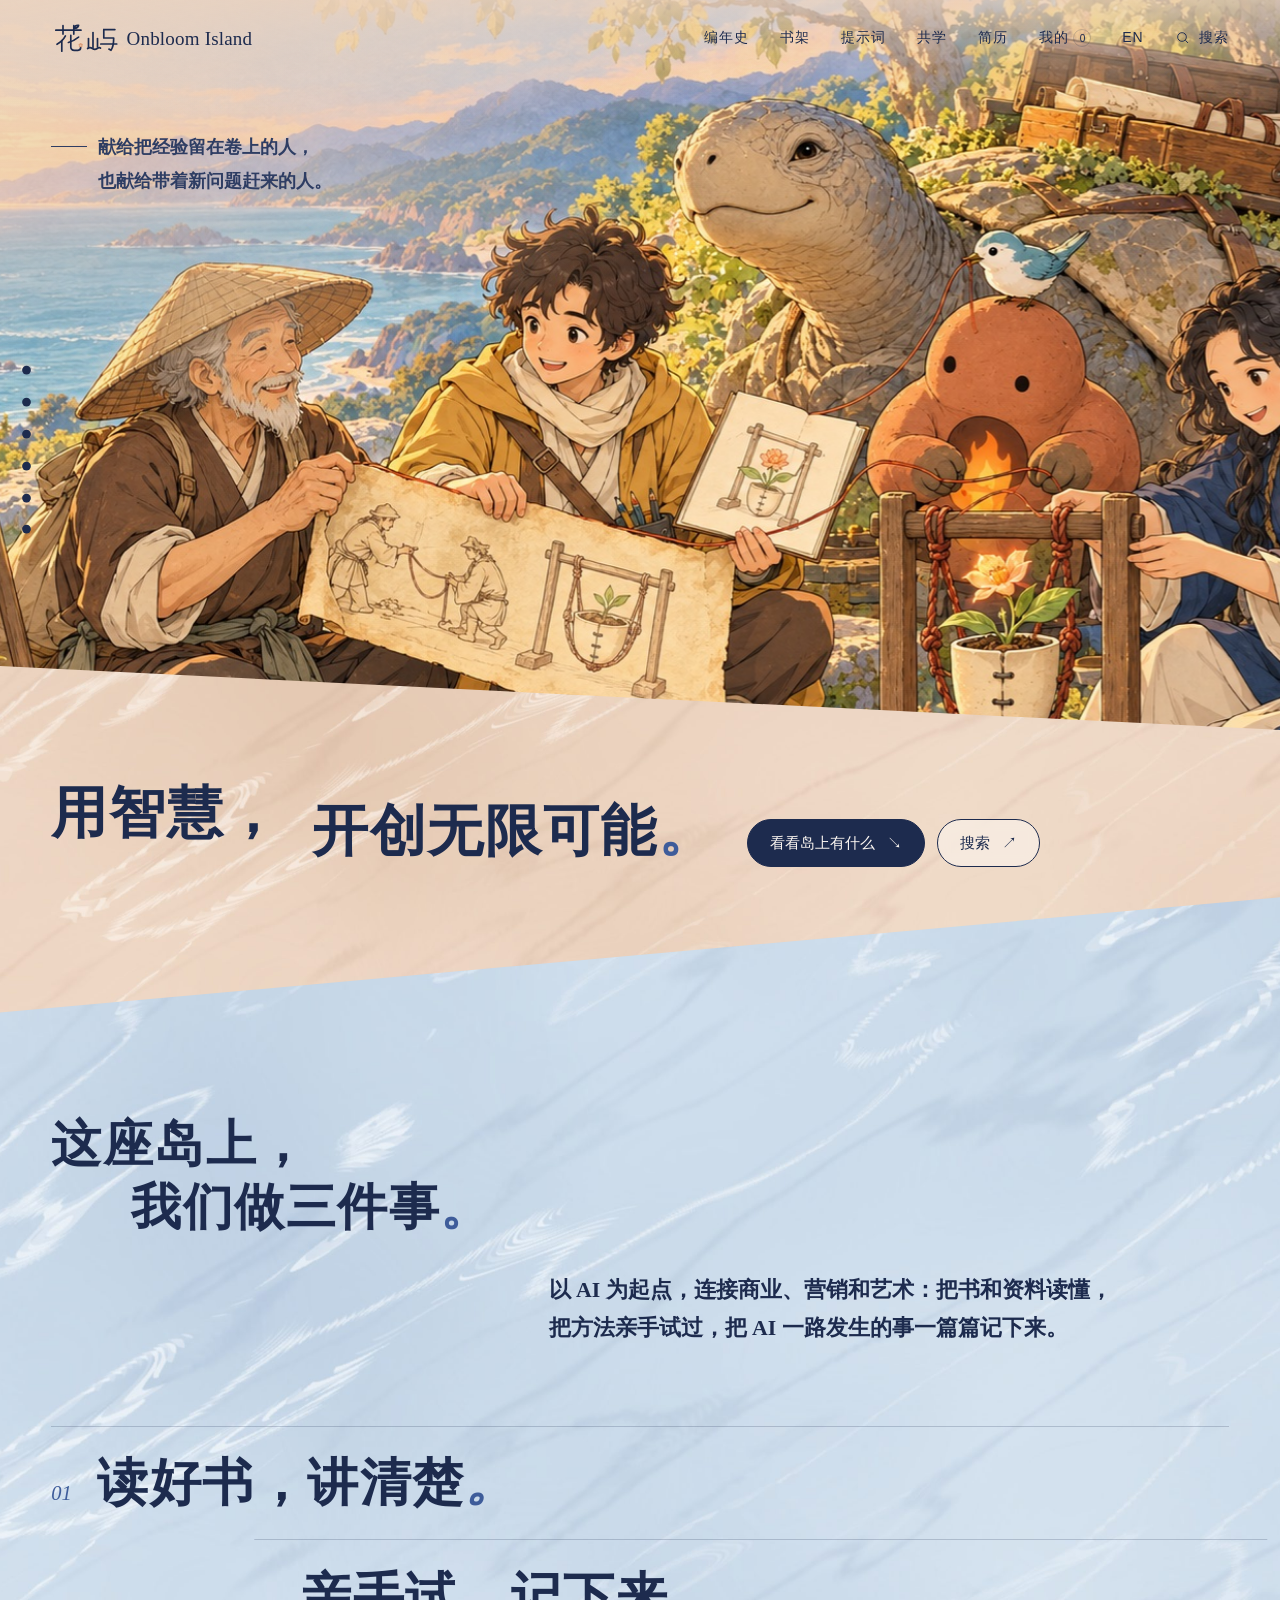
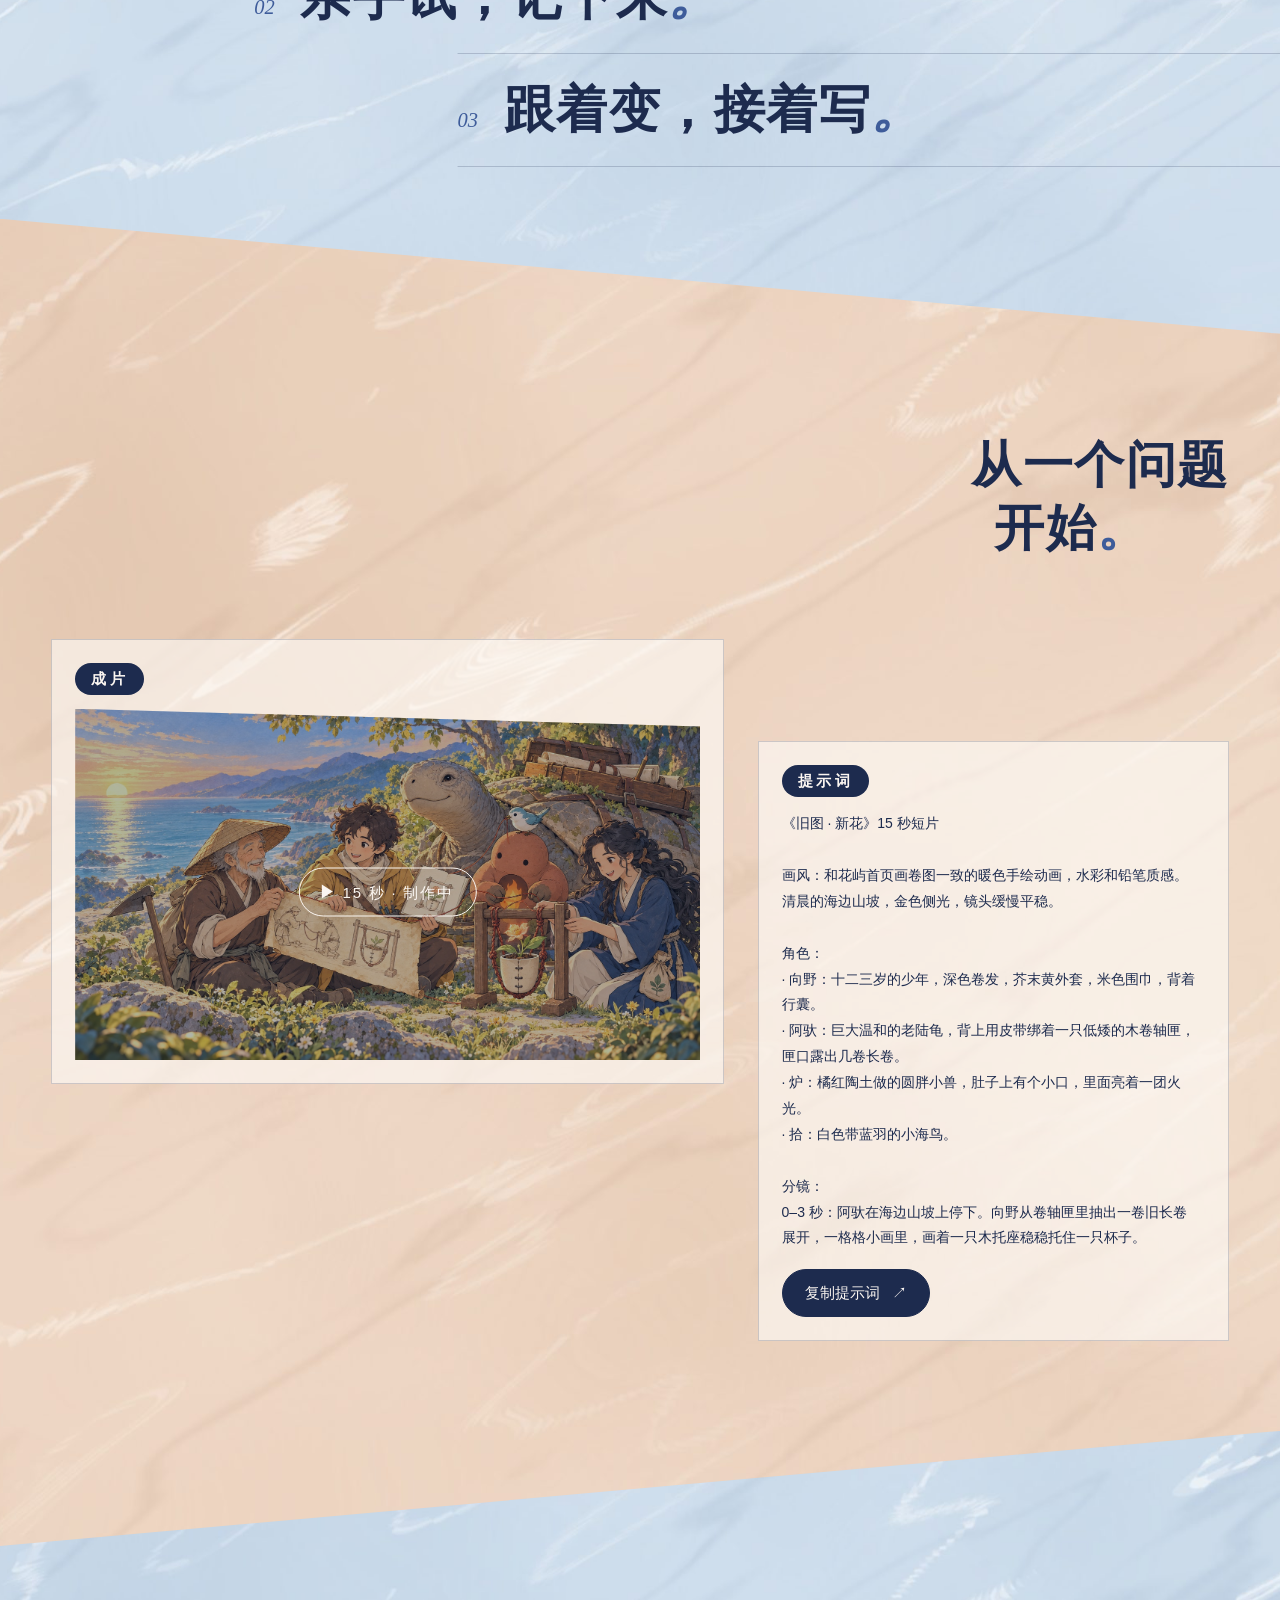
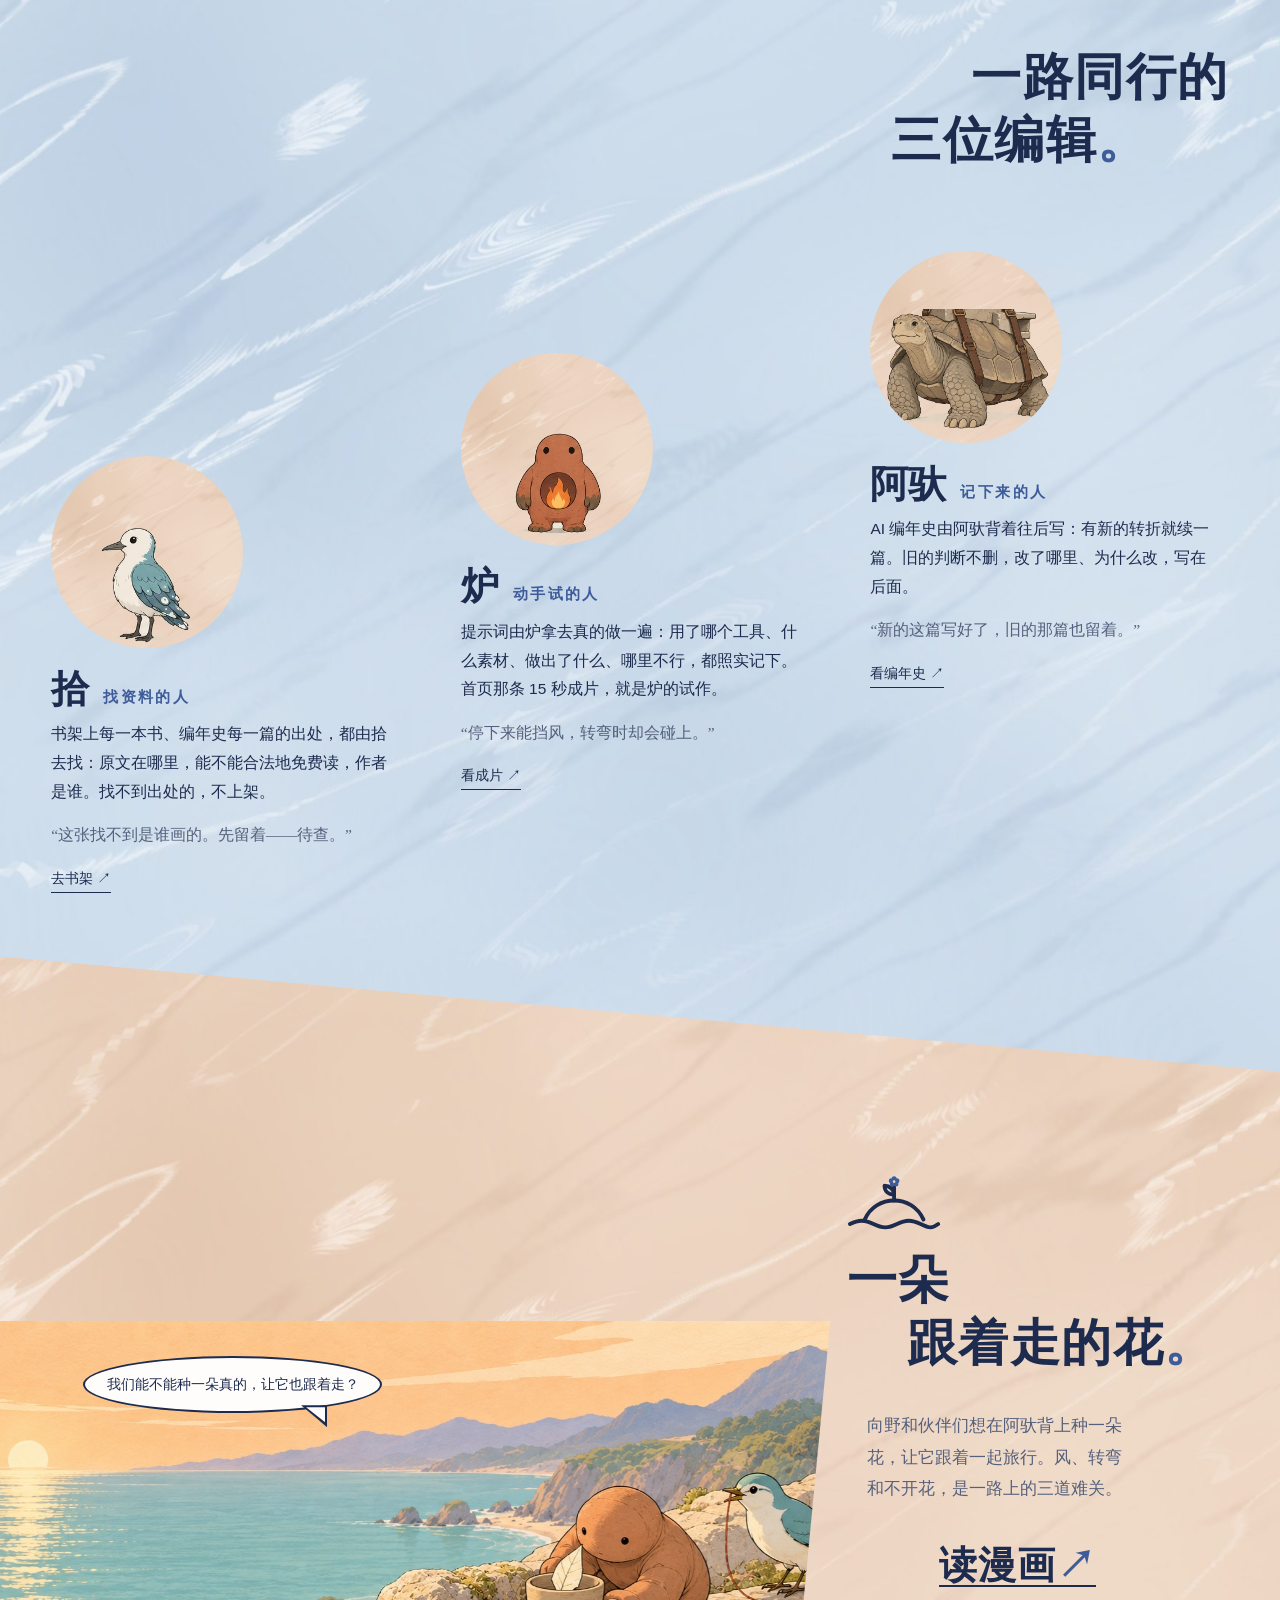
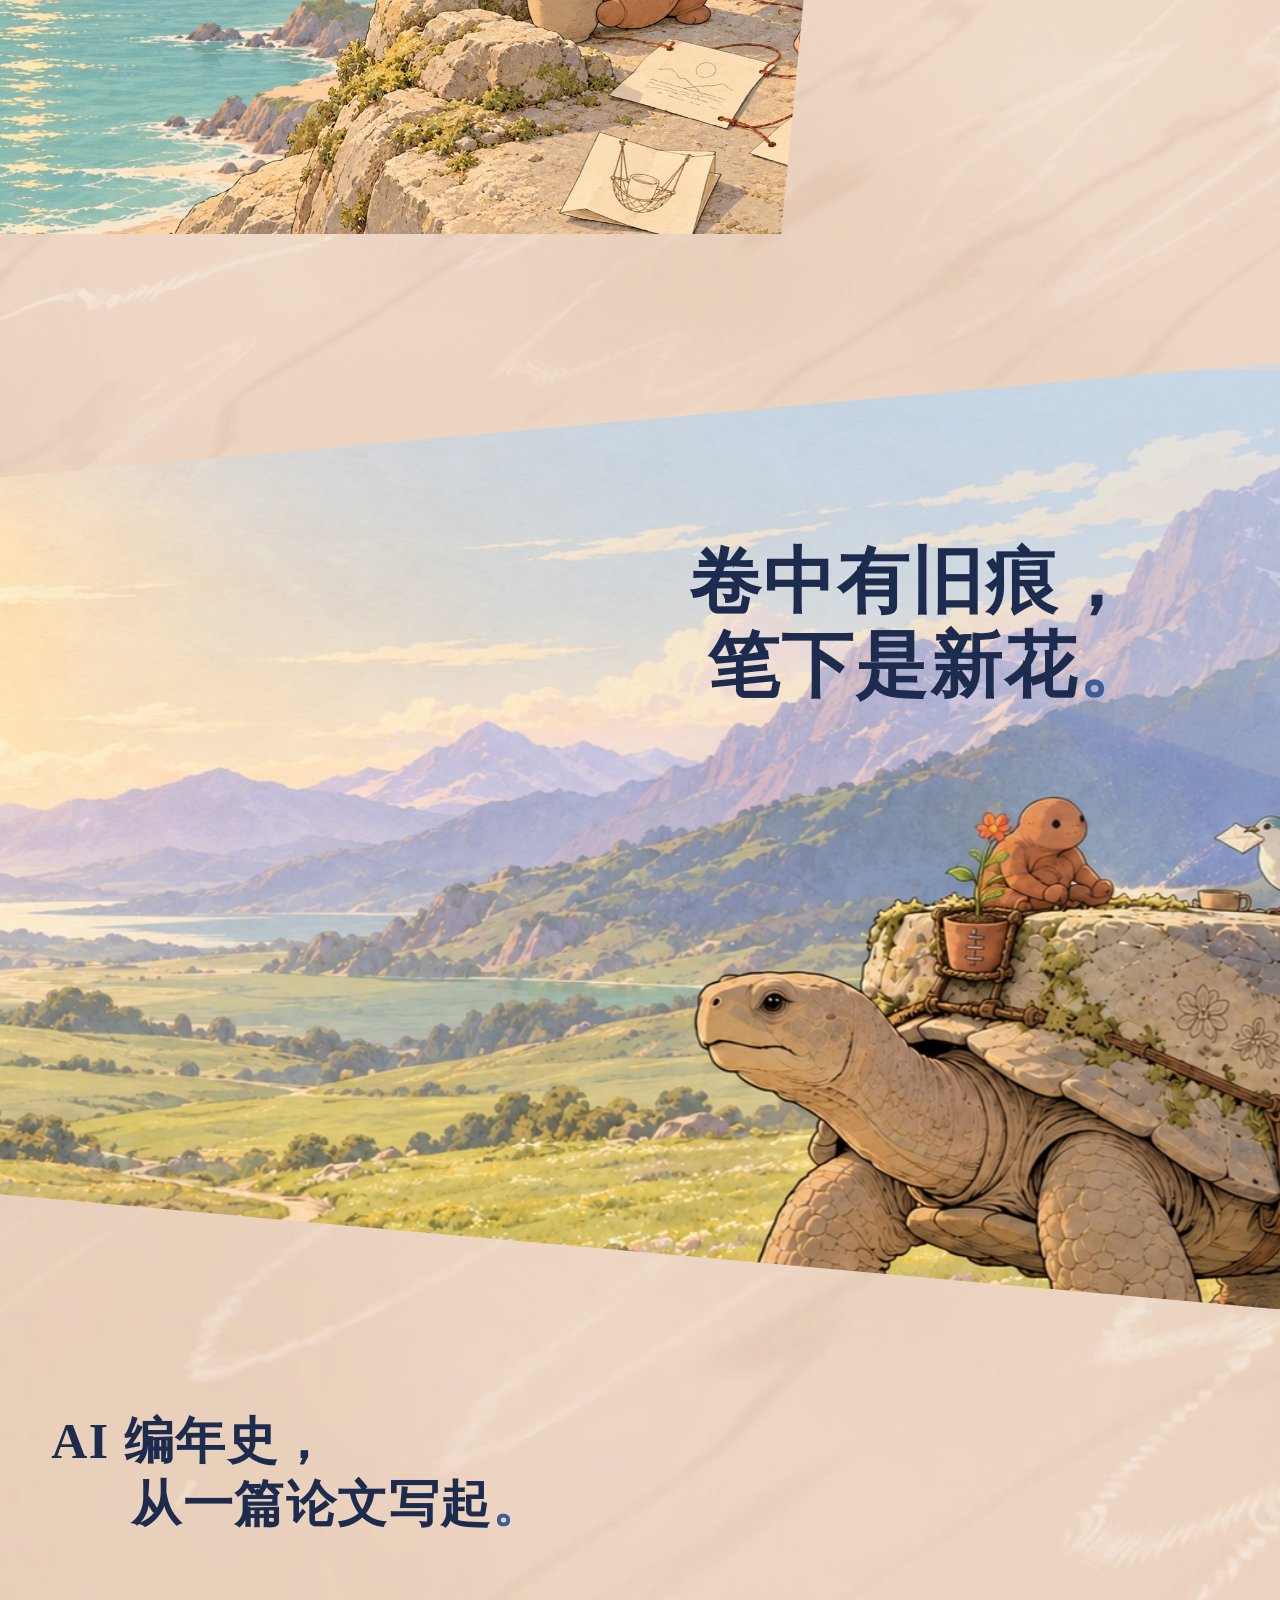
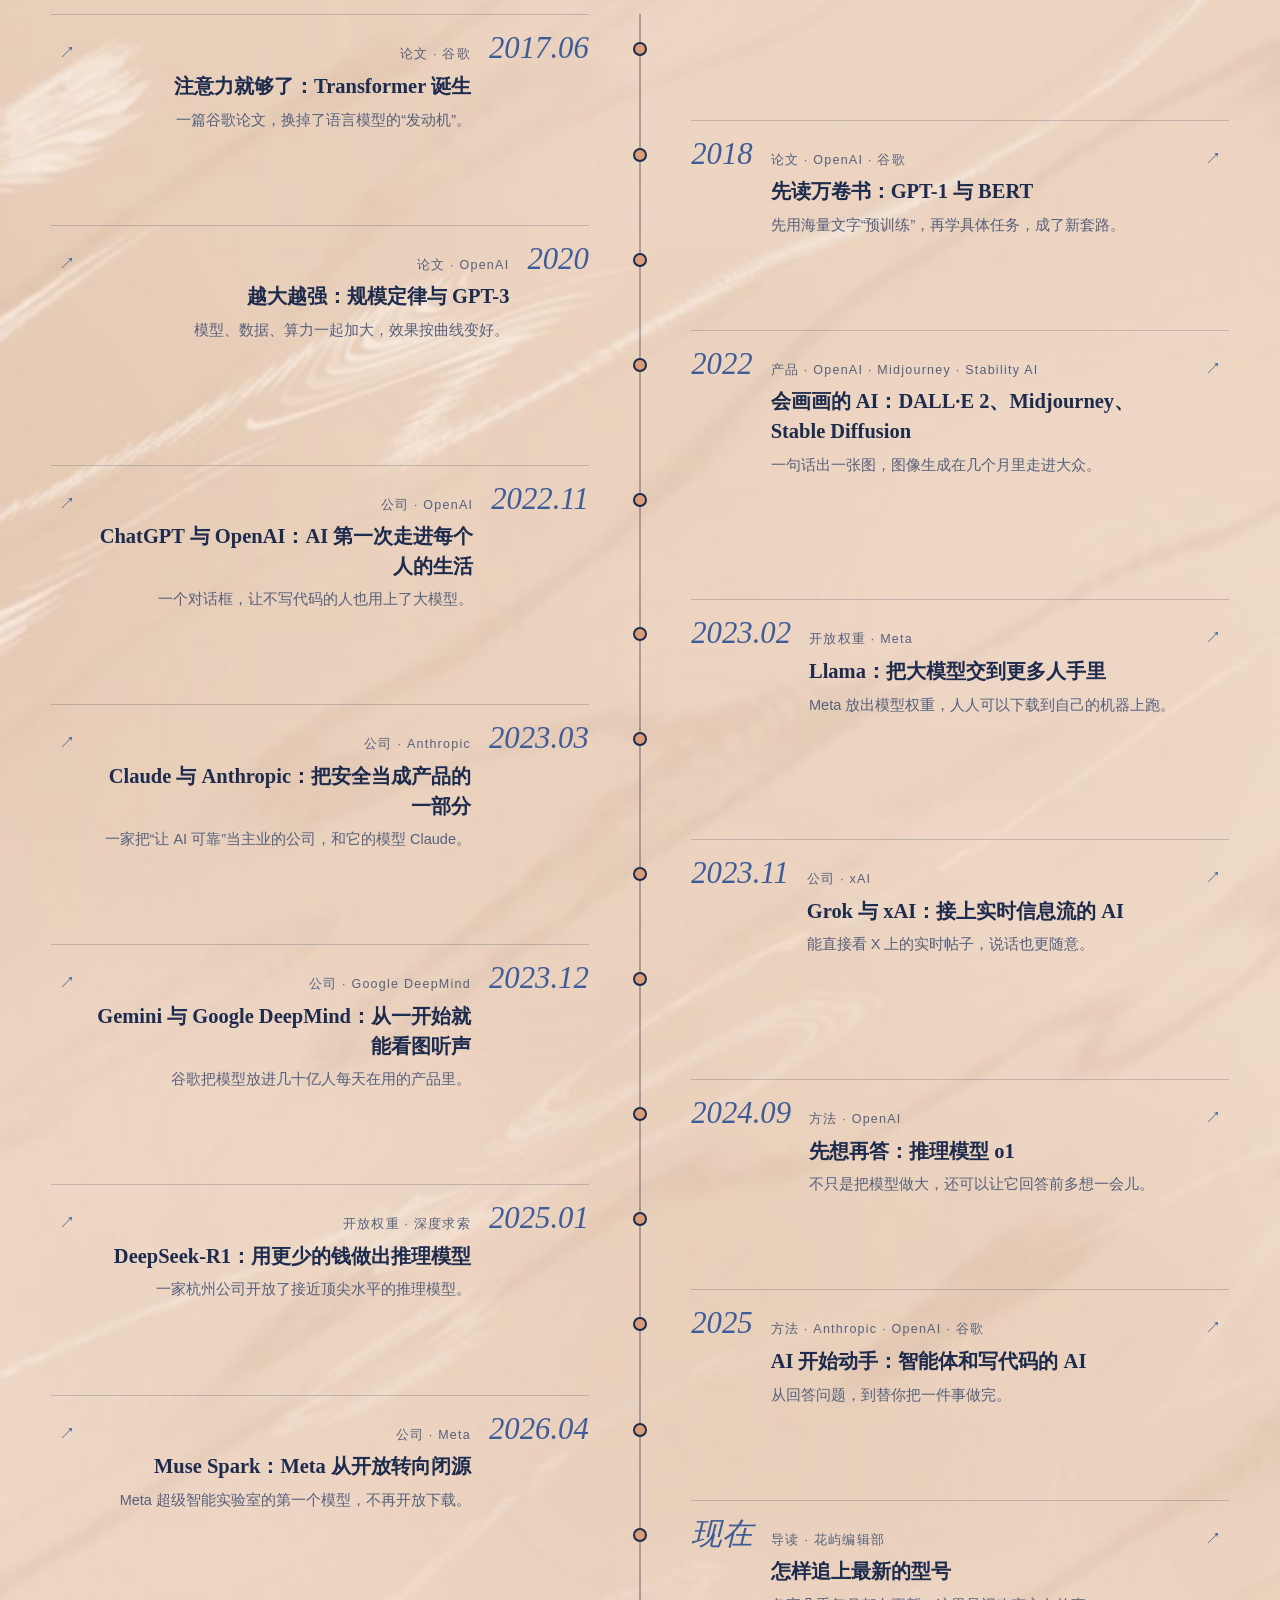
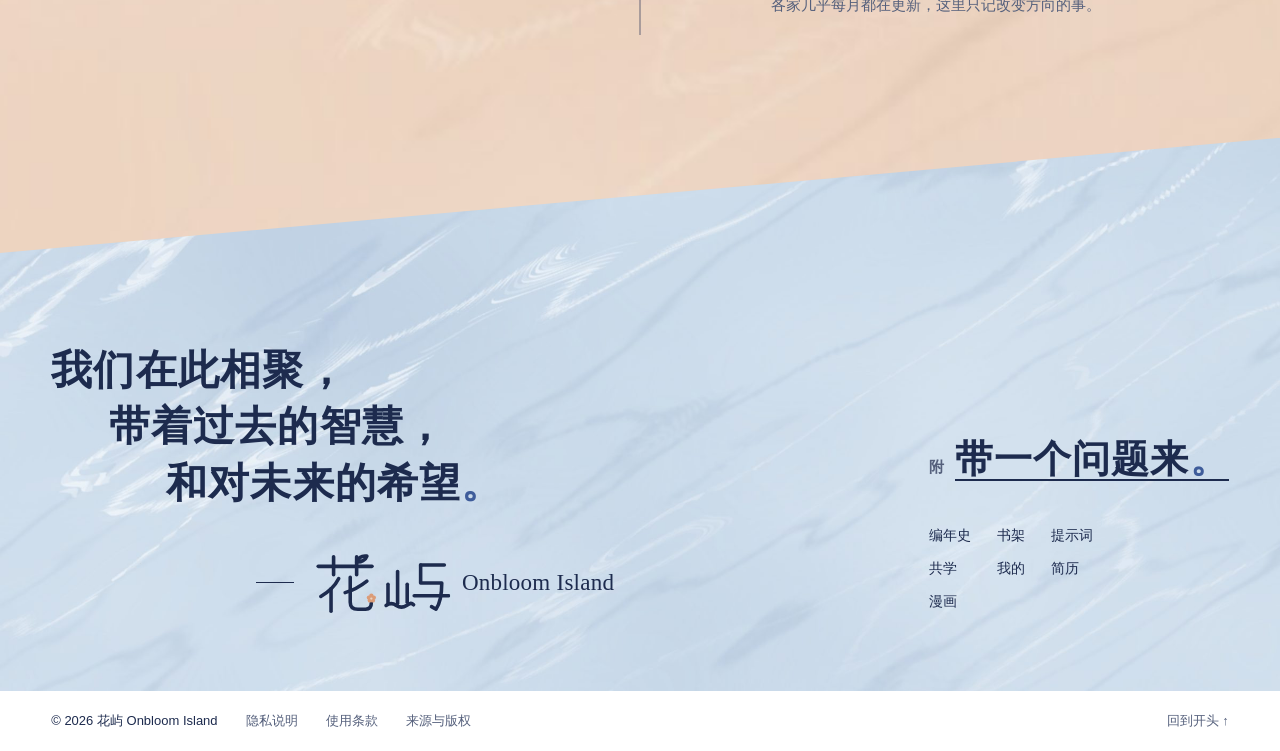
==== commit 01e08cc1: "Add an English version at /en/ with an EN / 中文 switch The English page is built from the Chinese sou" ====
--- a/index.html
+++ b/index.html
@@ -69,6 +69,7 @@
     <a href="#/together" data-nav="together">共学</a>
     <a href="resume-method/">简历</a>
     <a href="#/notes" data-nav="notes">我的<span class="count" id="savedCount" aria-label="已收藏 0 条">0</span></a>
+    <a class="lang-link" href="en/" hreflang="en" lang="en" onclick="this.href=this.getAttribute('href')+location.hash">EN</a>
     <a class="search-btn" href="#/search" aria-label="搜索资料和模板，快捷键是斜杠">
       <svg viewBox="0 0 24 24" aria-hidden="true"><circle cx="10.5" cy="10.5" r="6.5"/><path d="m15.5 15.5 4 4"/></svg><span>搜索</span>
     </a>
